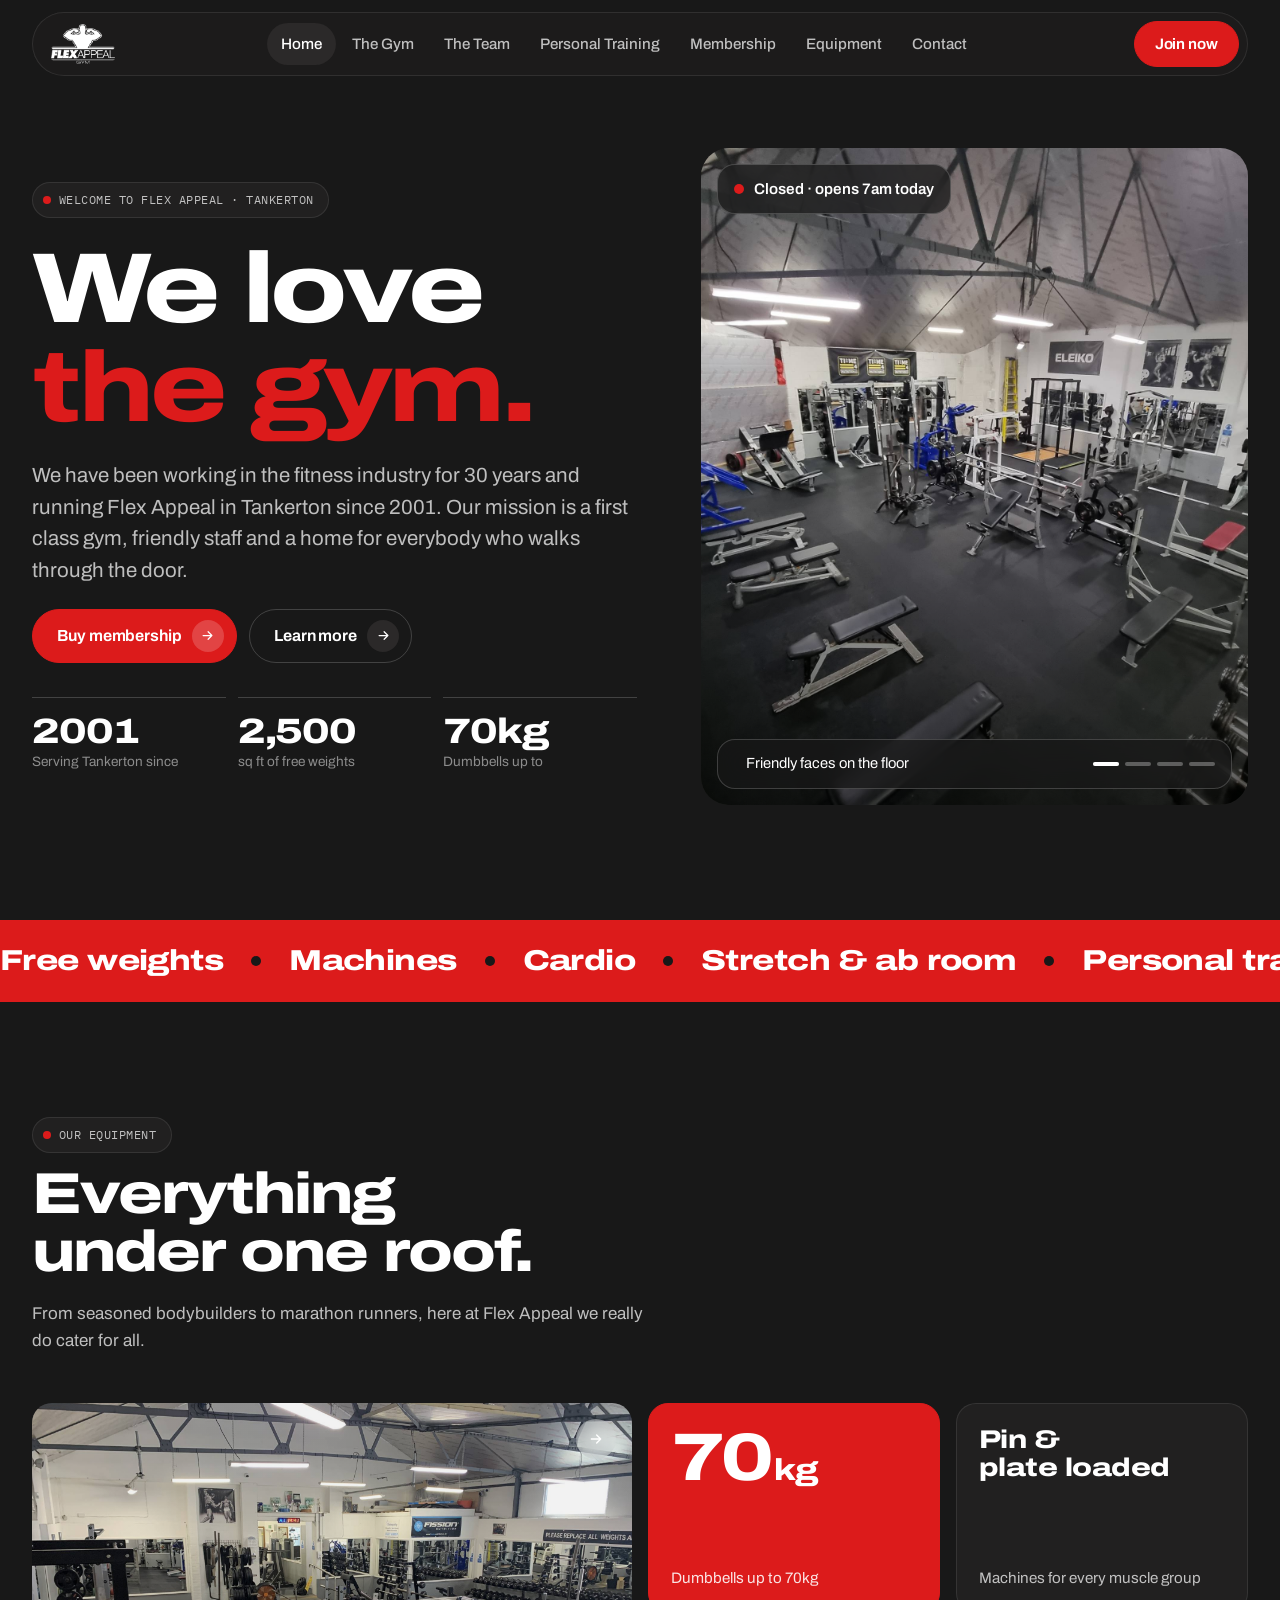
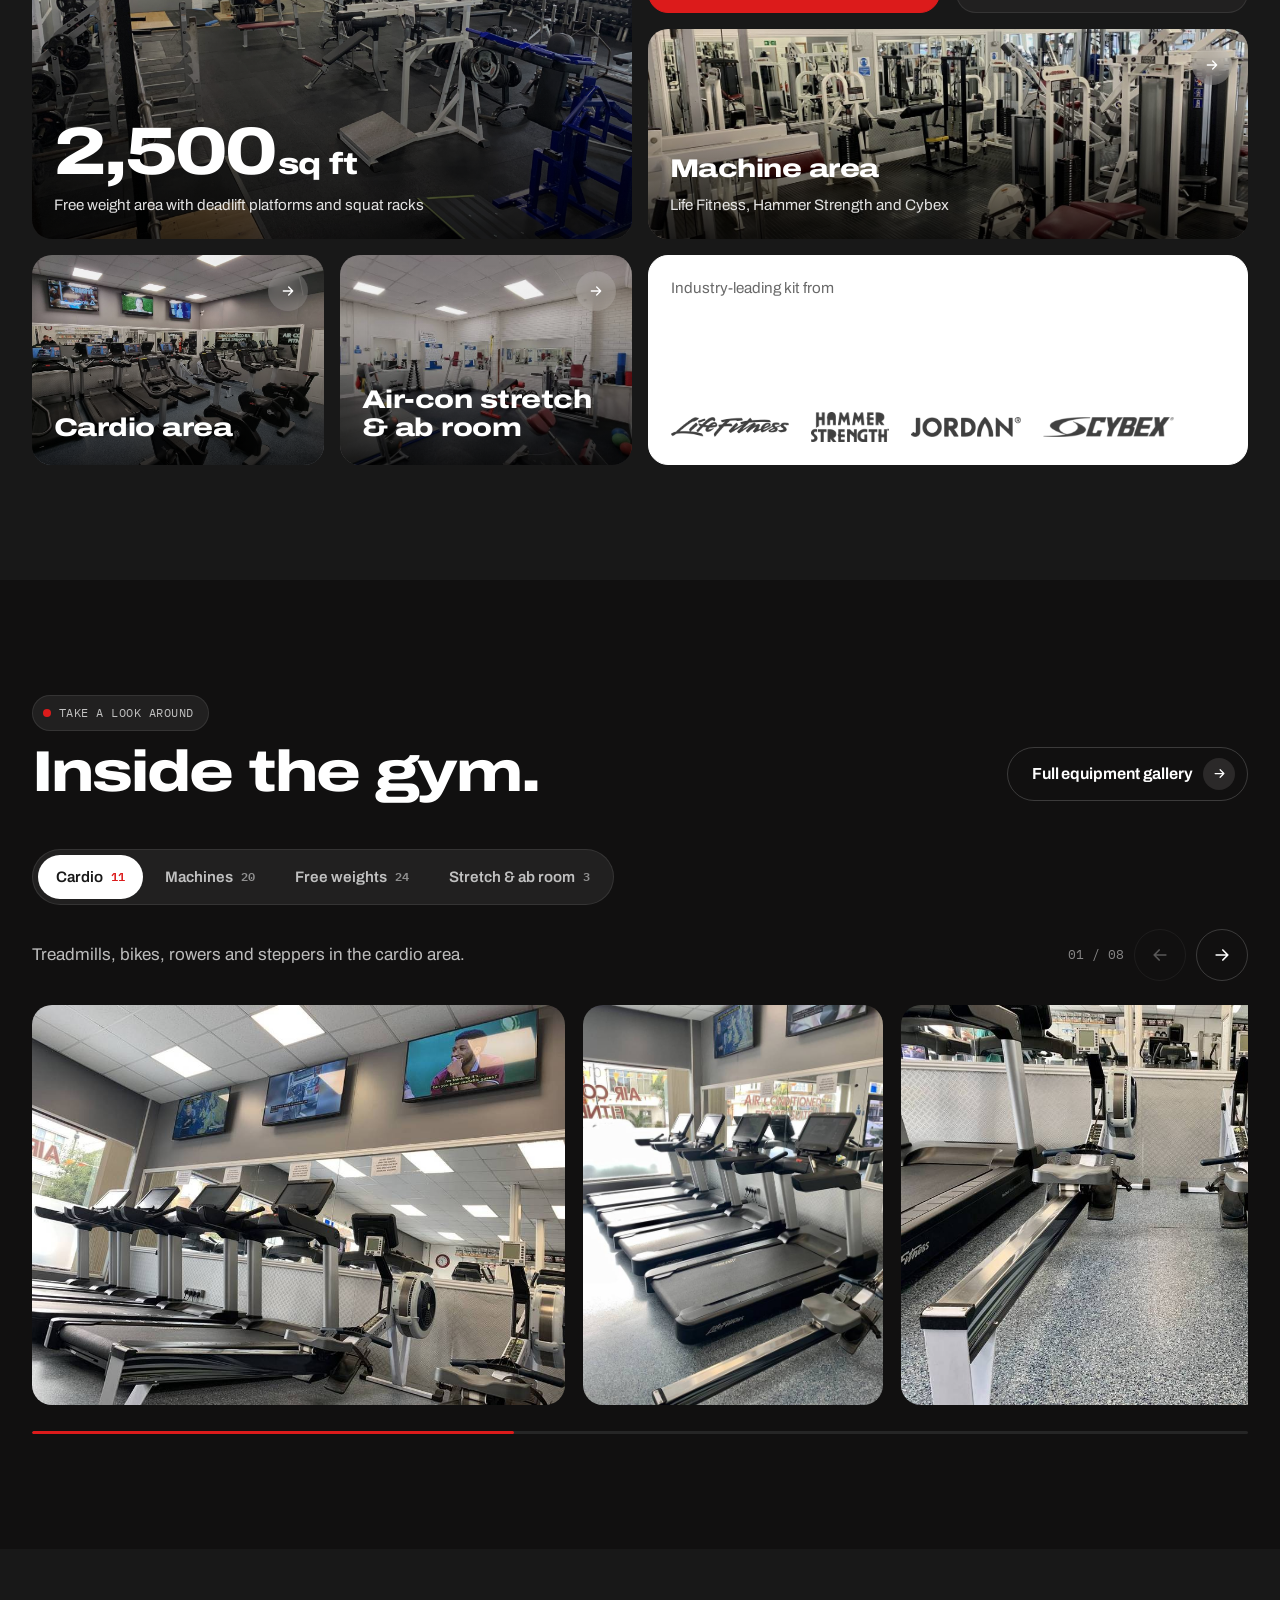
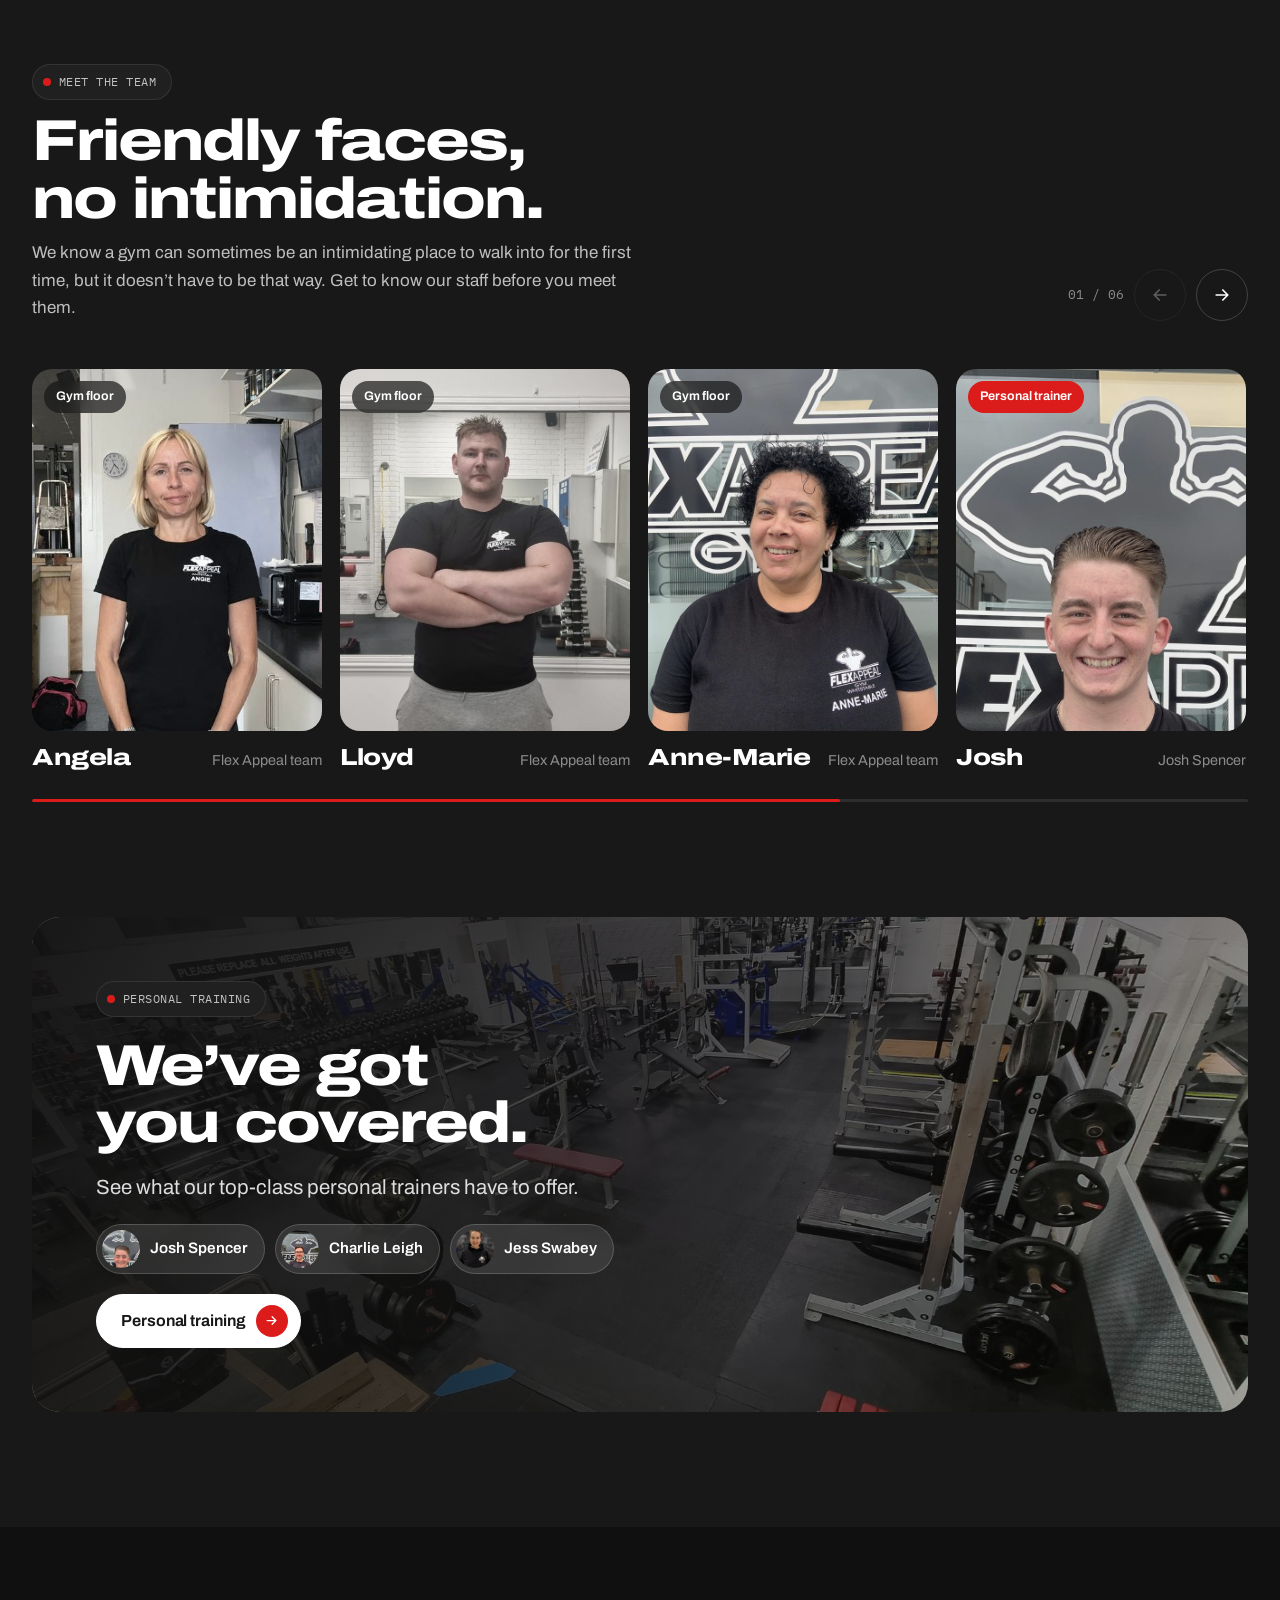
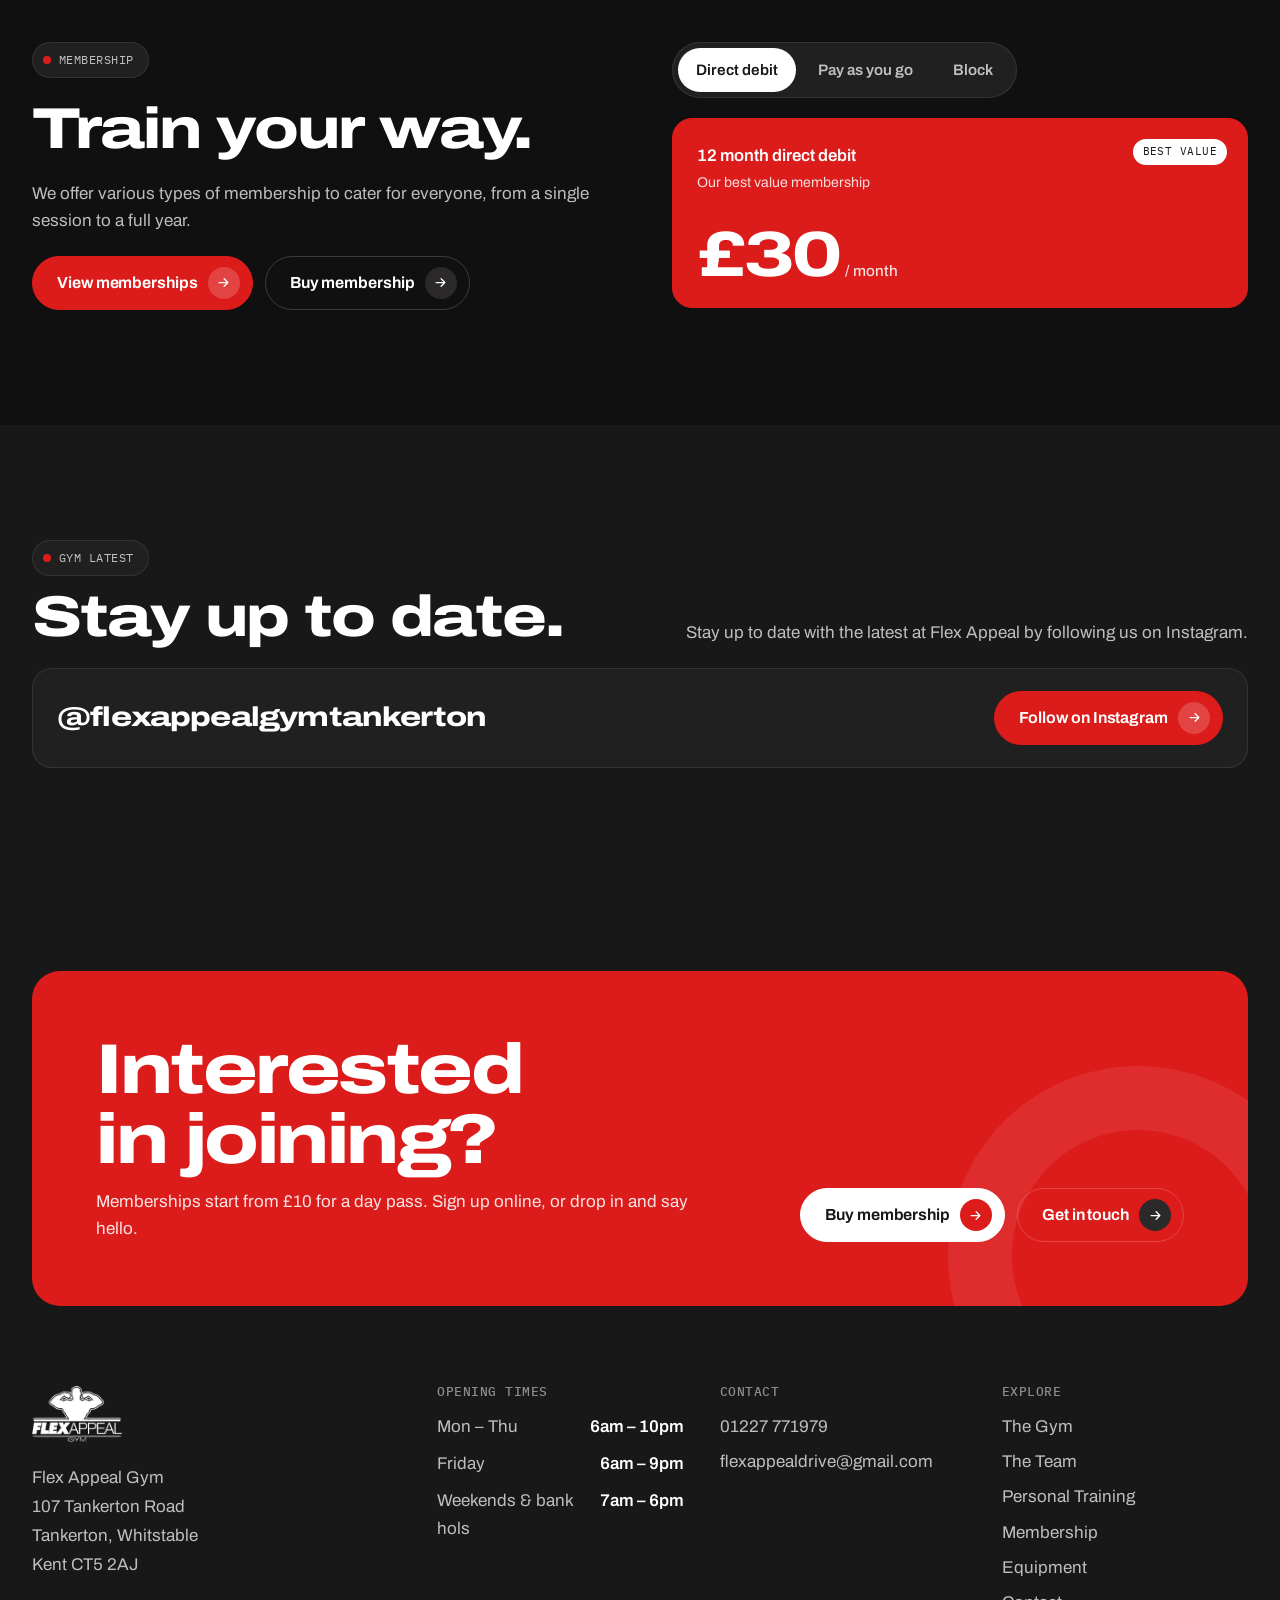
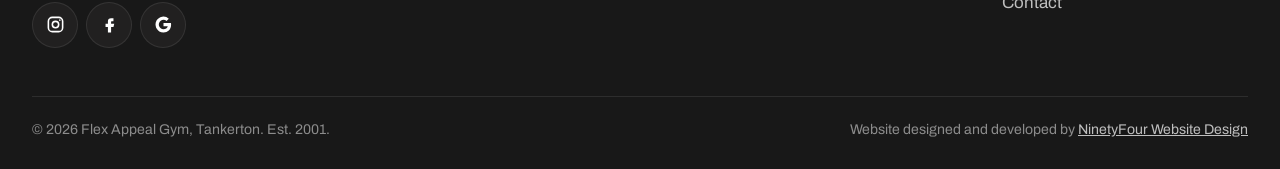
==== index.html @ ce905edf "Add redesigned Flex Appeal website Seven static pages with shared styles and scripts, web-sized phot" ====
<!DOCTYPE html>
<html lang="en-GB">
<head>
<meta charset="utf-8">
<meta name="viewport" content="width=device-width, initial-scale=1, viewport-fit=cover">
<title>Flex Appeal Gym | Tankerton, Whitstable</title>
<meta name="claude:viewport-fit-sides" content="cover">
<meta name="description" content="Independent gym in Tankerton, Whitstable since 2001. Free weights, machines, cardio, personal training and flexible memberships.">
<meta name="theme-color" content="#181818">
<meta property="og:title" content="Flex Appeal Gym | Tankerton, Whitstable">
<meta property="og:description" content="Independent gym in Tankerton, Whitstable since 2001. Free weights, machines, cardio, personal training and flexible memberships.">
<meta property="og:image" content="img/hero.jpg">
<link rel="preconnect" href="https://fonts.googleapis.com">
<link rel="preconnect" href="https://fonts.gstatic.com" crossorigin>
<link rel="stylesheet" href="https://fonts.googleapis.com/css2?family=Archivo:wdth,wght@62..125,400..900&amp;family=IBM+Plex+Mono:wght@400;500&amp;display=swap">
<link rel="stylesheet" href="css/style.css">
</head>
<body>
<a class="skip" href="#main">Skip to content</a>
<header class="site-header">
  <div class="wrap">
    <div class="bar">
      <a class="logo" href="index.html" aria-label="Flex Appeal Gym home"><img src="img/flex-appeal-logo.png" alt="Flex Appeal Gym" width="63" height="40"></a>
      <nav class="nav" aria-label="Main"><ul><li><a href="index.html" aria-current="page">Home</a></li><li><a href="thegym.html">The Gym</a></li><li><a href="theteam.html">The Team</a></li><li><a href="personal-training.html">Personal Training</a></li><li><a href="membership.html">Membership</a></li><li><a href="equipment.html">Equipment</a></li><li><a href="contact.html">Contact</a></li></ul></nav>
      <div class="head-right">
        <a class="btn join-btn" href="https://www.snapdda.co.uk/clients/flexappealgym/flexappealgymsnapddasignup.aspx" target="_blank" rel="noopener">Join now</a>
        <button class="menu-btn" aria-expanded="false" aria-controls="mobile-nav" aria-label="Open menu"><span class="bars"><span></span><span></span></span></button>
      </div>
    </div>
  </div>
  <nav class="mobile-nav" id="mobile-nav" aria-label="Mobile">
    <ul><li><a class="mnav" href="index.html" aria-current="page">Home</a></li><li><a class="mnav" href="thegym.html">The Gym</a></li><li><a class="mnav" href="theteam.html">The Team</a></li><li><a class="mnav" href="personal-training.html">Personal Training</a></li><li><a class="mnav" href="membership.html">Membership</a></li><li><a class="mnav" href="equipment.html">Equipment</a></li><li><a class="mnav" href="contact.html">Contact</a></li></ul>
    <div class="mobile-extra">
      <span class="status" data-status><span class="dot"></span><span class="txt">Mon–Thu 6am–10pm</span></span>
      <a class="btn" href="https://www.snapdda.co.uk/clients/flexappealgym/flexappealgymsnapddasignup.aspx" target="_blank" rel="noopener">Buy membership <span class="arr"><svg viewBox="0 0 24 24" fill="none" stroke="currentColor" stroke-width="2" stroke-linecap="round" stroke-linejoin="round" aria-hidden="true"><path d="M5 12h14M13 6l6 6-6 6"/></svg></span></a>
      <div class="socials"><a href="https://www.instagram.com/flexappealgymtankerton/" target="_blank" rel="noopener" aria-label="Flex Appeal on Instagram"><svg viewBox="0 0 24 24" fill="none" stroke="currentColor" stroke-width="2" stroke-linecap="round" stroke-linejoin="round" aria-hidden="true"><rect x="3" y="3" width="18" height="18" rx="5"/><circle cx="12" cy="12" r="4"/><circle cx="17.5" cy="6.5" r="1" fill="currentColor" stroke="none"/></svg></a><a href="https://www.facebook.com/FlexAppealTankerton/" target="_blank" rel="noopener" aria-label="Flex Appeal on Facebook"><svg viewBox="0 0 24 24" fill="currentColor" aria-hidden="true"><path d="M14 8h3V4h-3a4 4 0 0 0-4 4v3H7v4h3v7h4v-7h3l1-4h-4V8.5a.5.5 0 0 1 .5-.5z"/></svg></a><a href="https://www.google.com/maps/search/?api=1&query=Flex+Appeal+Gym+107+Tankerton+Road+Whitstable+CT5+2AJ" target="_blank" rel="noopener" aria-label="Flex Appeal on Google Maps"><svg viewBox="0 0 24 24" fill="currentColor" aria-hidden="true"><path d="M21.6 12.2c0-.7-.1-1.4-.2-2H12v3.9h5.4a4.6 4.6 0 0 1-2 3v2.5h3.2c1.9-1.7 3-4.3 3-7.4z"/><path d="M12 22c2.7 0 5-.9 6.6-2.4l-3.2-2.5c-.9.6-2 1-3.4 1-2.6 0-4.8-1.8-5.6-4.1H3.1v2.6A10 10 0 0 0 12 22z"/><path d="M6.4 14c-.2-.6-.3-1.3-.3-2s.1-1.4.3-2V7.4H3.1a10 10 0 0 0 0 9.2L6.4 14z"/><path d="M12 6c1.5 0 2.8.5 3.8 1.5l2.9-2.9A10 10 0 0 0 3.1 7.4L6.4 10C7.2 7.8 9.4 6 12 6z"/></svg></a></div>
    </div>
  </nav>
</header>
<main id="main">
<section class="hero">
  <div class="wrap split split--hero">
    <div class="stack" data-reveal>
      <span class="pill">Welcome to Flex Appeal · Tankerton</span>
      <h1>We love <span class="hl">the gym.</span></h1>
      <p class="lede">We have been working in the fitness industry for 30 years and running Flex Appeal in Tankerton since 2001. Our mission is a first class gym, friendly staff and a home for everybody who walks through the door.</p>
      <div class="btns"><a class="btn" href="https://www.snapdda.co.uk/clients/flexappealgym/flexappealgymsnapddasignup.aspx" target="_blank" rel="noopener">Buy membership <span class="arr"><svg viewBox="0 0 24 24" fill="none" stroke="currentColor" stroke-width="2" stroke-linecap="round" stroke-linejoin="round" aria-hidden="true"><path d="M5 12h14M13 6l6 6-6 6"/></svg></span></a><a class="btn btn--ghost" href="thegym.html">Learn more <span class="arr"><svg viewBox="0 0 24 24" fill="none" stroke="currentColor" stroke-width="2" stroke-linecap="round" stroke-linejoin="round" aria-hidden="true"><path d="M5 12h14M13 6l6 6-6 6"/></svg></span></a></div>
      <div class="hero-stats">
        <div><b>2001</b><span>Serving Tankerton since</span></div>
        <div><b><span data-count="2500">2,500</span></b><span>sq ft of free weights</span></div>
        <div><b><span data-count="70">70</span>kg</b><span>Dumbbells up to</span></div>
      </div>
    </div>
    <div class="showcase" data-reveal>
      <img class="on" src="img/hero.jpg" alt="The free weight floor at Flex Appeal" fetchpriority="high">
      <img src="img/machines.jpg" alt="Pin-loaded machines in the machine area" loading="lazy">
      <img src="img/cardio.jpg" alt="Treadmills and bikes in the cardio area" loading="lazy">
      <img src="img/pt-bg.jpg" alt="Deadlift platform with bumper plates" loading="lazy">
      <div class="float-chip float-chip--top"><span class="status" data-status><span class="dot"></span><span class="txt">Mon–Thu 6am–10pm</span></span></div>
      <div class="float-chip float-chip--bottom">
        <div style="display:flex;align-items:center;gap:12px"><div class="faces"><img src="img/team/angela.jpg" alt="" width="36" height="36"><img src="img/team/lloyd.jpg" alt="" width="36" height="36"><img src="img/team/anne-marie.jpg" alt="" width="36" height="36"><img src="img/team/josh.jpg" alt="" width="36" height="36"><img src="img/team/charlie.jpg" alt="" width="36" height="36"></div><span>Friendly faces on the floor</span></div>
        <div class="show-dots"><button aria-label="Show photo 1"></button><button aria-label="Show photo 2"></button><button aria-label="Show photo 3"></button><button aria-label="Show photo 4"></button></div>
      </div>
    </div>
  </div>
</section>
<div class="marquee" aria-hidden="true"><div class="marquee-track"><span>Free weights</span><span>Machines</span><span>Cardio</span><span>Stretch &amp; ab room</span><span>Personal training</span><span>Supplements</span><span>Deadlift platforms</span><span>Squat racks</span><span>Free weights</span><span>Machines</span><span>Cardio</span><span>Stretch &amp; ab room</span><span>Personal training</span><span>Supplements</span><span>Deadlift platforms</span><span>Squat racks</span></div></div>

<section class="band">
  <div class="wrap">
    <div class="section-head" data-reveal>
      <div class="stack-sm"><span class="pill">Our equipment</span><h2>Everything under one roof.</h2></div>
      <p class="muted">From seasoned bodybuilders to marathon runners, here at Flex Appeal we really do cater for all.</p>
    </div>
    <div class="bento" data-reveal>
      <a class="tile tile--photo b-a tile-wide" href="equipment.html#free-weights" style="min-height:340px"><img src="img/gym-floor.jpg" alt="" loading="lazy"><span class="corner"><svg viewBox="0 0 24 24" fill="none" stroke="currentColor" stroke-width="2" stroke-linecap="round" stroke-linejoin="round" aria-hidden="true"><path d="M5 12h14M13 6l6 6-6 6"/></svg></span>
        <span></span><div class="stack-sm"><div class="num"><span data-count="2500">2,500</span><small>sq ft</small></div><span class="cap">Free weight area with deadlift platforms and squat racks</span></div></a>
      <div class="tile tile--red"><div class="num"><span data-count="70">70</span><small>kg</small></div><span class="cap">Dumbbells up to 70kg</span></div>
      <div class="tile"><h3>Pin &amp; plate loaded</h3><span class="cap">Machines for every muscle group</span></div>
      <a class="tile tile--photo b-wide tile-wide" href="equipment.html#machines"><img src="img/membership.jpg" alt="" loading="lazy"><span class="corner"><svg viewBox="0 0 24 24" fill="none" stroke="currentColor" stroke-width="2" stroke-linecap="round" stroke-linejoin="round" aria-hidden="true"><path d="M5 12h14M13 6l6 6-6 6"/></svg></span><span></span><div class="stack-sm"><h3>Machine area</h3><span class="cap">Life Fitness, Hammer Strength and Cybex</span></div></a>
      <a class="tile tile--photo" href="equipment.html#cardio"><img src="img/cardio.jpg" alt="" loading="lazy"><span class="corner"><svg viewBox="0 0 24 24" fill="none" stroke="currentColor" stroke-width="2" stroke-linecap="round" stroke-linejoin="round" aria-hidden="true"><path d="M5 12h14M13 6l6 6-6 6"/></svg></span><span></span><h3>Cardio area</h3></a>
      <a class="tile tile--photo" href="equipment.html#stretch"><img src="img/gallery/stretch-01-md.jpg" alt="" loading="lazy"><span class="corner"><svg viewBox="0 0 24 24" fill="none" stroke="currentColor" stroke-width="2" stroke-linecap="round" stroke-linejoin="round" aria-hidden="true"><path d="M5 12h14M13 6l6 6-6 6"/></svg></span><span></span><h3>Air-con stretch &amp; ab room</h3></a>
      <div class="tile tile--white b-wide tile-wide"><span class="cap">Industry-leading kit from</span><div class="brand-row"><img src="img/brands/life-fitness.png" alt="Life Fitness" loading="lazy"><img src="img/brands/hammer-strength.png" alt="Hammer Strength" loading="lazy" style="height:30px"><img src="img/brands/jordan.png" alt="Jordan Fitness" loading="lazy"><img src="img/brands/cybex.png" alt="Cybex" loading="lazy"></div></div>
    </div>
  </div>
</section>

<section class="band band--deep">
  <div class="wrap">
    <div class="section-head" data-reveal>
      <div class="stack-sm"><span class="pill">Take a look around</span><h2>Inside the gym.</h2></div>
      <a class="btn btn--ghost" href="equipment.html">Full equipment gallery <span class="arr"><svg viewBox="0 0 24 24" fill="none" stroke="currentColor" stroke-width="2" stroke-linecap="round" stroke-linejoin="round" aria-hidden="true"><path d="M5 12h14M13 6l6 6-6 6"/></svg></span></a>
    </div>
    <div data-reveal><div class="tabs" role="tablist" aria-label="Equipment areas"><button class="tab" role="tab" id="home-tab-cardio" aria-controls="home-cardio" aria-selected="true" data-key="cardio">Cardio <small>11</small></button><button class="tab" role="tab" id="home-tab-machines" aria-controls="home-machines" aria-selected="false" data-key="machines">Machines <small>20</small></button><button class="tab" role="tab" id="home-tab-free-weights" aria-controls="home-free-weights" aria-selected="false" data-key="free-weights">Free weights <small>24</small></button><button class="tab" role="tab" id="home-tab-stretch" aria-controls="home-stretch" aria-selected="false" data-key="stretch">Stretch &amp; ab room <small>3</small></button></div>
    <div style="margin-top:24px"><div class="tab-panel" role="tabpanel" id="home-cardio" aria-labelledby="home-tab-cardio">
      <div class="slider">
        <div class="equip-bar"><p class="equip-desc" style="margin:0">Treadmills, bikes, rowers and steppers in the cardio area.</p><div class="slider-ctrls">
        <span class="slider-count" aria-hidden="true"></span>
        <button class="slider-btn" data-prev aria-label="Previous photo"><svg viewBox="0 0 24 24" fill="none" stroke="currentColor" stroke-width="2" stroke-linecap="round" stroke-linejoin="round" aria-hidden="true"><path d="M19 12H5M11 6l-6 6 6 6"/></svg></button>
        <button class="slider-btn" data-next aria-label="Next photo"><svg viewBox="0 0 24 24" fill="none" stroke="currentColor" stroke-width="2" stroke-linecap="round" stroke-linejoin="round" aria-hidden="true"><path d="M5 12h14M13 6l6 6-6 6"/></svg></button>
      </div></div>
        <div class="slider-track" tabindex="0" aria-label="Cardio photos"><a class="shot shot--sm" href="img/gallery/cardio-01.jpg" style="aspect-ratio:900/675"><img src="img/gallery/cardio-01-md.jpg" alt="Cardio at Flex Appeal, photo 1" width="900" height="675" loading="lazy" draggable="false"></a><a class="shot shot--sm" href="img/gallery/cardio-02.jpg" style="aspect-ratio:675/900"><img src="img/gallery/cardio-02-md.jpg" alt="Cardio at Flex Appeal, photo 2" width="675" height="900" loading="lazy" draggable="false"></a><a class="shot shot--sm" href="img/gallery/cardio-03.jpg" style="aspect-ratio:900/675"><img src="img/gallery/cardio-03-md.jpg" alt="Cardio at Flex Appeal, photo 3" width="900" height="675" loading="lazy" draggable="false"></a><a class="shot shot--sm" href="img/gallery/cardio-04.jpg" style="aspect-ratio:675/900"><img src="img/gallery/cardio-04-md.jpg" alt="Cardio at Flex Appeal, photo 4" width="675" height="900" loading="lazy" draggable="false"></a><a class="shot shot--sm" href="img/gallery/cardio-05.jpg" style="aspect-ratio:845/900"><img src="img/gallery/cardio-05-md.jpg" alt="Cardio at Flex Appeal, photo 5" width="845" height="900" loading="lazy" draggable="false"></a><a class="shot shot--sm" href="img/gallery/cardio-06.jpg" style="aspect-ratio:675/900"><img src="img/gallery/cardio-06-md.jpg" alt="Cardio at Flex Appeal, photo 6" width="675" height="900" loading="lazy" draggable="false"></a><a class="shot shot--sm" href="img/gallery/cardio-07.jpg" style="aspect-ratio:675/900"><img src="img/gallery/cardio-07-md.jpg" alt="Cardio at Flex Appeal, photo 7" width="675" height="900" loading="lazy" draggable="false"></a><a class="shot shot--sm" href="img/gallery/cardio-08.jpg" style="aspect-ratio:675/900"><img src="img/gallery/cardio-08-md.jpg" alt="Cardio at Flex Appeal, photo 8" width="675" height="900" loading="lazy" draggable="false"></a></div>
        <div class="slider-progress"><span></span></div>
      </div>
    </div><div class="tab-panel" role="tabpanel" id="home-machines" aria-labelledby="home-tab-machines" hidden>
      <div class="slider">
        <div class="equip-bar"><p class="equip-desc" style="margin:0">Pin and plate loaded machines from Life Fitness, Hammer Strength and Cybex.</p><div class="slider-ctrls">
        <span class="slider-count" aria-hidden="true"></span>
        <button class="slider-btn" data-prev aria-label="Previous photo"><svg viewBox="0 0 24 24" fill="none" stroke="currentColor" stroke-width="2" stroke-linecap="round" stroke-linejoin="round" aria-hidden="true"><path d="M19 12H5M11 6l-6 6 6 6"/></svg></button>
        <button class="slider-btn" data-next aria-label="Next photo"><svg viewBox="0 0 24 24" fill="none" stroke="currentColor" stroke-width="2" stroke-linecap="round" stroke-linejoin="round" aria-hidden="true"><path d="M5 12h14M13 6l6 6-6 6"/></svg></button>
      </div></div>
        <div class="slider-track" tabindex="0" aria-label="Machines photos"><a class="shot shot--sm" href="img/gallery/machines-01.jpg" style="aspect-ratio:675/900"><img src="img/gallery/machines-01-md.jpg" alt="Machines at Flex Appeal, photo 1" width="675" height="900" loading="lazy" draggable="false"></a><a class="shot shot--sm" href="img/gallery/machines-02.jpg" style="aspect-ratio:675/900"><img src="img/gallery/machines-02-md.jpg" alt="Machines at Flex Appeal, photo 2" width="675" height="900" loading="lazy" draggable="false"></a><a class="shot shot--sm" href="img/gallery/machines-03.jpg" style="aspect-ratio:675/900"><img src="img/gallery/machines-03-md.jpg" alt="Machines at Flex Appeal, photo 3" width="675" height="900" loading="lazy" draggable="false"></a><a class="shot shot--sm" href="img/gallery/machines-04.jpg" style="aspect-ratio:675/900"><img src="img/gallery/machines-04-md.jpg" alt="Machines at Flex Appeal, photo 4" width="675" height="900" loading="lazy" draggable="false"></a><a class="shot shot--sm" href="img/gallery/machines-05.jpg" style="aspect-ratio:675/900"><img src="img/gallery/machines-05-md.jpg" alt="Machines at Flex Appeal, photo 5" width="675" height="900" loading="lazy" draggable="false"></a><a class="shot shot--sm" href="img/gallery/machines-06.jpg" style="aspect-ratio:675/900"><img src="img/gallery/machines-06-md.jpg" alt="Machines at Flex Appeal, photo 6" width="675" height="900" loading="lazy" draggable="false"></a><a class="shot shot--sm" href="img/gallery/machines-07.jpg" style="aspect-ratio:675/900"><img src="img/gallery/machines-07-md.jpg" alt="Machines at Flex Appeal, photo 7" width="675" height="900" loading="lazy" draggable="false"></a><a class="shot shot--sm" href="img/gallery/machines-08.jpg" style="aspect-ratio:675/900"><img src="img/gallery/machines-08-md.jpg" alt="Machines at Flex Appeal, photo 8" width="675" height="900" loading="lazy" draggable="false"></a></div>
        <div class="slider-progress"><span></span></div>
      </div>
    </div><div class="tab-panel" role="tabpanel" id="home-free-weights" aria-labelledby="home-tab-free-weights" hidden>
      <div class="slider">
        <div class="equip-bar"><p class="equip-desc" style="margin:0">A 2,500 sq ft free weight area with deadlift platforms, squat racks and dumbbells up to 70kg.</p><div class="slider-ctrls">
        <span class="slider-count" aria-hidden="true"></span>
        <button class="slider-btn" data-prev aria-label="Previous photo"><svg viewBox="0 0 24 24" fill="none" stroke="currentColor" stroke-width="2" stroke-linecap="round" stroke-linejoin="round" aria-hidden="true"><path d="M19 12H5M11 6l-6 6 6 6"/></svg></button>
        <button class="slider-btn" data-next aria-label="Next photo"><svg viewBox="0 0 24 24" fill="none" stroke="currentColor" stroke-width="2" stroke-linecap="round" stroke-linejoin="round" aria-hidden="true"><path d="M5 12h14M13 6l6 6-6 6"/></svg></button>
      </div></div>
        <div class="slider-track" tabindex="0" aria-label="Free weights photos"><a class="shot shot--sm" href="img/gallery/free-weights-01.jpg" style="aspect-ratio:675/900"><img src="img/gallery/free-weights-01-md.jpg" alt="Free weights at Flex Appeal, photo 1" width="675" height="900" loading="lazy" draggable="false"></a><a class="shot shot--sm" href="img/gallery/free-weights-02.jpg" style="aspect-ratio:675/900"><img src="img/gallery/free-weights-02-md.jpg" alt="Free weights at Flex Appeal, photo 2" width="675" height="900" loading="lazy" draggable="false"></a><a class="shot shot--sm" href="img/gallery/free-weights-03.jpg" style="aspect-ratio:900/675"><img src="img/gallery/free-weights-03-md.jpg" alt="Free weights at Flex Appeal, photo 3" width="900" height="675" loading="lazy" draggable="false"></a><a class="shot shot--sm" href="img/gallery/free-weights-04.jpg" style="aspect-ratio:900/675"><img src="img/gallery/free-weights-04-md.jpg" alt="Free weights at Flex Appeal, photo 4" width="900" height="675" loading="lazy" draggable="false"></a><a class="shot shot--sm" href="img/gallery/free-weights-05.jpg" style="aspect-ratio:675/900"><img src="img/gallery/free-weights-05-md.jpg" alt="Free weights at Flex Appeal, photo 5" width="675" height="900" loading="lazy" draggable="false"></a><a class="shot shot--sm" href="img/gallery/free-weights-06.jpg" style="aspect-ratio:675/900"><img src="img/gallery/free-weights-06-md.jpg" alt="Free weights at Flex Appeal, photo 6" width="675" height="900" loading="lazy" draggable="false"></a><a class="shot shot--sm" href="img/gallery/free-weights-07.jpg" style="aspect-ratio:675/900"><img src="img/gallery/free-weights-07-md.jpg" alt="Free weights at Flex Appeal, photo 7" width="675" height="900" loading="lazy" draggable="false"></a><a class="shot shot--sm" href="img/gallery/free-weights-08.jpg" style="aspect-ratio:675/900"><img src="img/gallery/free-weights-08-md.jpg" alt="Free weights at Flex Appeal, photo 8" width="675" height="900" loading="lazy" draggable="false"></a></div>
        <div class="slider-progress"><span></span></div>
      </div>
    </div><div class="tab-panel" role="tabpanel" id="home-stretch" aria-labelledby="home-tab-stretch" hidden>
      <div class="slider">
        <div class="equip-bar"><p class="equip-desc" style="margin:0">An air-conditioned room for stretching, core and mobility work.</p><div class="slider-ctrls">
        <span class="slider-count" aria-hidden="true"></span>
        <button class="slider-btn" data-prev aria-label="Previous photo"><svg viewBox="0 0 24 24" fill="none" stroke="currentColor" stroke-width="2" stroke-linecap="round" stroke-linejoin="round" aria-hidden="true"><path d="M19 12H5M11 6l-6 6 6 6"/></svg></button>
        <button class="slider-btn" data-next aria-label="Next photo"><svg viewBox="0 0 24 24" fill="none" stroke="currentColor" stroke-width="2" stroke-linecap="round" stroke-linejoin="round" aria-hidden="true"><path d="M5 12h14M13 6l6 6-6 6"/></svg></button>
      </div></div>
        <div class="slider-track" tabindex="0" aria-label="Stretch and ab room photos"><a class="shot shot--sm" href="img/gallery/stretch-01.jpg" style="aspect-ratio:675/900"><img src="img/gallery/stretch-01-md.jpg" alt="Stretch and ab room at Flex Appeal, photo 1" width="675" height="900" loading="lazy" draggable="false"></a><a class="shot shot--sm" href="img/gallery/stretch-02.jpg" style="aspect-ratio:675/900"><img src="img/gallery/stretch-02-md.jpg" alt="Stretch and ab room at Flex Appeal, photo 2" width="675" height="900" loading="lazy" draggable="false"></a><a class="shot shot--sm" href="img/gallery/stretch-03.jpg" style="aspect-ratio:675/900"><img src="img/gallery/stretch-03-md.jpg" alt="Stretch and ab room at Flex Appeal, photo 3" width="675" height="900" loading="lazy" draggable="false"></a></div>
        <div class="slider-progress"><span></span></div>
      </div>
    </div></div></div>
  </div>
</section>

<section class="band">
  <div class="wrap">
    <div class="slider" data-reveal>
    <div class="section-head">
      <div class="stack-sm"><span class="pill">Meet the team</span><h2>Friendly faces, no intimidation.</h2><p class="muted">We know a gym can sometimes be an intimidating place to walk into for the first time, but it doesn’t have to be that way. Get to know our staff before you meet them.</p></div>
      <div class="slider-ctrls">
        <span class="slider-count" aria-hidden="true"></span>
        <button class="slider-btn" data-prev aria-label="Previous team member"><svg viewBox="0 0 24 24" fill="none" stroke="currentColor" stroke-width="2" stroke-linecap="round" stroke-linejoin="round" aria-hidden="true"><path d="M19 12H5M11 6l-6 6 6 6"/></svg></button>
        <button class="slider-btn" data-next aria-label="Next team member"><svg viewBox="0 0 24 24" fill="none" stroke="currentColor" stroke-width="2" stroke-linecap="round" stroke-linejoin="round" aria-hidden="true"><path d="M5 12h14M13 6l6 6-6 6"/></svg></button>
      </div>
    </div>
    <div class="slider-track" tabindex="0" aria-label="Team members"><div class="member"><div class="ph"><img src="img/team/angela.jpg" alt="Angela" width="640" height="800" loading="lazy" draggable="false"><span class="badge badge--quiet">Gym floor</span></div><div class="meta"><h3>Angela</h3><span>Flex Appeal team</span></div></div><div class="member"><div class="ph"><img src="img/team/lloyd.jpg" alt="Lloyd" width="640" height="800" loading="lazy" draggable="false"><span class="badge badge--quiet">Gym floor</span></div><div class="meta"><h3>Lloyd</h3><span>Flex Appeal team</span></div></div><div class="member"><div class="ph"><img src="img/team/anne-marie.jpg" alt="Anne-Marie" width="640" height="800" loading="lazy" draggable="false"><span class="badge badge--quiet">Gym floor</span></div><div class="meta"><h3>Anne-Marie</h3><span>Flex Appeal team</span></div></div><a class="member" href="personal-training.html#josh"><div class="ph"><img src="img/team/josh.jpg" alt="Josh Spencer" width="640" height="800" loading="lazy" draggable="false"><span class="badge">Personal trainer</span><span class="go"><svg viewBox="0 0 24 24" fill="none" stroke="currentColor" stroke-width="2" stroke-linecap="round" stroke-linejoin="round" aria-hidden="true"><path d="M5 12h14M13 6l6 6-6 6"/></svg></span></div><div class="meta"><h3>Josh</h3><span>Josh Spencer</span></div></a><a class="member" href="personal-training.html#charlie"><div class="ph"><img src="img/team/charlie.jpg" alt="Charlie Leigh" width="640" height="800" loading="lazy" draggable="false"><span class="badge">Personal trainer</span><span class="go"><svg viewBox="0 0 24 24" fill="none" stroke="currentColor" stroke-width="2" stroke-linecap="round" stroke-linejoin="round" aria-hidden="true"><path d="M5 12h14M13 6l6 6-6 6"/></svg></span></div><div class="meta"><h3>Charlie</h3><span>Charlie Leigh</span></div></a><a class="member" href="personal-training.html#jess"><div class="ph"><img src="img/team/jess.jpg" alt="Jess Swabey" width="640" height="800" loading="lazy" draggable="false"><span class="badge">Personal trainer</span><span class="go"><svg viewBox="0 0 24 24" fill="none" stroke="currentColor" stroke-width="2" stroke-linecap="round" stroke-linejoin="round" aria-hidden="true"><path d="M5 12h14M13 6l6 6-6 6"/></svg></span></div><div class="meta"><h3>Jess</h3><span>Jess Swabey</span></div></a></div>
    <div class="slider-progress"><span></span></div>
  </div>
  </div>
</section>

<section class="band" style="padding-top:0">
  <div class="wrap">
    <div class="feature" data-reveal>
      <img src="img/pt-bg.jpg" alt="" loading="lazy">
      <span class="pill">Personal training</span>
      <h2 style="max-width:12ch">We’ve got you covered.</h2>
      <p class="lede" style="color:rgba(255,255,255,.85)">See what our top-class personal trainers have to offer.</p>
      <div class="trainers"><a class="trainer-chip" href="personal-training.html#josh"><img src="img/team/josh.jpg" alt="" loading="lazy">Josh Spencer</a><a class="trainer-chip" href="personal-training.html#charlie"><img src="img/team/charlie.jpg" alt="" loading="lazy">Charlie Leigh</a><a class="trainer-chip" href="personal-training.html#jess"><img src="img/team/jess.jpg" alt="" loading="lazy">Jess Swabey</a></div>
      <div class="btns"><a class="btn btn--light" href="personal-training.html">Personal training <span class="arr"><svg viewBox="0 0 24 24" fill="none" stroke="currentColor" stroke-width="2" stroke-linecap="round" stroke-linejoin="round" aria-hidden="true"><path d="M5 12h14M13 6l6 6-6 6"/></svg></span></a></div>
    </div>
  </div>
</section>

<section class="band band--deep">
  <div class="wrap split" style="align-items:start">
    <div class="stack" data-reveal>
      <span class="pill">Membership</span>
      <h2>Train your way.</h2>
      <p class="muted">We offer various types of membership to cater for everyone, from a single session to a full year.</p>
      <div class="btns"><a class="btn" href="membership.html">View memberships <span class="arr"><svg viewBox="0 0 24 24" fill="none" stroke="currentColor" stroke-width="2" stroke-linecap="round" stroke-linejoin="round" aria-hidden="true"><path d="M5 12h14M13 6l6 6-6 6"/></svg></span></a><a class="btn btn--ghost" href="https://www.snapdda.co.uk/clients/flexappealgym/flexappealgymsnapddasignup.aspx" target="_blank" rel="noopener">Buy membership <span class="arr"><svg viewBox="0 0 24 24" fill="none" stroke="currentColor" stroke-width="2" stroke-linecap="round" stroke-linejoin="round" aria-hidden="true"><path d="M5 12h14M13 6l6 6-6 6"/></svg></span></a></div>
    </div>
    <div data-reveal><div class="tabs" role="tablist" aria-label="Membership types"><button class="tab" role="tab" id="home-plans-tab-dd" aria-controls="home-plans-dd" aria-selected="true" data-key="dd">Direct debit</button><button class="tab" role="tab" id="home-plans-tab-payg" aria-controls="home-plans-payg" aria-selected="false" data-key="payg">Pay as you go</button><button class="tab" role="tab" id="home-plans-tab-block" aria-controls="home-plans-block" aria-selected="false" data-key="block">Block</button></div>
    <div style="margin-top:20px"><div class="tab-panel" role="tabpanel" id="home-plans-dd" aria-labelledby="home-plans-tab-dd"><div class="plans"><div class="price price--hot"><span class=flag>Best value</span><div class="lbl">12 month direct debit<small>Our best value membership</small></div><div class="amt">£30<small>/ month</small></div></div></div></div><div class="tab-panel" role="tabpanel" id="home-plans-payg" aria-labelledby="home-plans-tab-payg" hidden><div class="plans"><div class="price"><div class="lbl">Monthly<small>No contract</small></div><div class="amt">£40</div></div><div class="price"><div class="lbl">Weekly<small>No contract</small></div><div class="amt">£15</div></div><div class="price"><div class="lbl">Day pass<small>Drop in any time</small></div><div class="amt">£10</div></div></div></div><div class="tab-panel" role="tabpanel" id="home-plans-block" aria-labelledby="home-plans-tab-block" hidden><div class="plans"><div class="price"><div class="lbl">3 months<small>Paid up front</small></div><div class="amt">£100</div></div><div class="price"><div class="lbl">6 months<small>Paid up front</small></div><div class="amt">£170</div></div><div class="price"><div class="lbl">12 months<small>Paid up front</small></div><div class="amt">£300</div></div></div></div></div></div>
  </div>
</section>

<section class="band">
  <div class="wrap stack">
    <div class="section-head" style="margin-bottom:0" data-reveal>
      <div class="stack-sm"><span class="pill">Gym latest</span><h2>Stay up to date.</h2></div>
      <p class="muted">Stay up to date with the latest at Flex Appeal by following us on Instagram.</p>
    </div>
    <script src="https://apps.elfsight.com/p/platform.js" defer></script>
    <div class="widget elfsight-app-85285455-e6ee-4cca-9cd9-12d6a8e12c02"></div>
    <div class="follow" data-reveal><span class="handle">@flexappealgymtankerton</span><a class="btn" href="https://www.instagram.com/flexappealgymtankerton/" target="_blank" rel="noopener">Follow on Instagram <span class="arr"><svg viewBox="0 0 24 24" fill="none" stroke="currentColor" stroke-width="2" stroke-linecap="round" stroke-linejoin="round" aria-hidden="true"><path d="M5 12h14M13 6l6 6-6 6"/></svg></span></a></div>
  </div>
</section>
</main>
<footer class="site-footer">
  <div class="wrap">
    <div class="cta-block" data-reveal>
      <div class="stack-sm">
        <h2>Interested in joining?</h2>
        <p>Memberships start from £10 for a day pass. Sign up online, or drop in and say hello.</p>
      </div>
      <div class="btns"><a class="btn btn--light" href="https://www.snapdda.co.uk/clients/flexappealgym/flexappealgymsnapddasignup.aspx" target="_blank" rel="noopener">Buy membership <span class="arr"><svg viewBox="0 0 24 24" fill="none" stroke="currentColor" stroke-width="2" stroke-linecap="round" stroke-linejoin="round" aria-hidden="true"><path d="M5 12h14M13 6l6 6-6 6"/></svg></span></a><a class="btn btn--ghost" href="contact.html">Get in touch <span class="arr"><svg viewBox="0 0 24 24" fill="none" stroke="currentColor" stroke-width="2" stroke-linecap="round" stroke-linejoin="round" aria-hidden="true"><path d="M5 12h14M13 6l6 6-6 6"/></svg></span></a></div>
    </div>
    <div class="foot-grid">
      <div class="stack">
        <a class="foot-logo" href="index.html"><img src="img/flex-appeal-logo.png" alt="Flex Appeal Gym" width="88" height="56" loading="lazy"></a>
        <address>Flex Appeal Gym<br>107 Tankerton Road<br>Tankerton, Whitstable<br>Kent CT5 2AJ</address>
        <div class="socials"><a href="https://www.instagram.com/flexappealgymtankerton/" target="_blank" rel="noopener" aria-label="Flex Appeal on Instagram"><svg viewBox="0 0 24 24" fill="none" stroke="currentColor" stroke-width="2" stroke-linecap="round" stroke-linejoin="round" aria-hidden="true"><rect x="3" y="3" width="18" height="18" rx="5"/><circle cx="12" cy="12" r="4"/><circle cx="17.5" cy="6.5" r="1" fill="currentColor" stroke="none"/></svg></a><a href="https://www.facebook.com/FlexAppealTankerton/" target="_blank" rel="noopener" aria-label="Flex Appeal on Facebook"><svg viewBox="0 0 24 24" fill="currentColor" aria-hidden="true"><path d="M14 8h3V4h-3a4 4 0 0 0-4 4v3H7v4h3v7h4v-7h3l1-4h-4V8.5a.5.5 0 0 1 .5-.5z"/></svg></a><a href="https://www.google.com/maps/search/?api=1&query=Flex+Appeal+Gym+107+Tankerton+Road+Whitstable+CT5+2AJ" target="_blank" rel="noopener" aria-label="Flex Appeal on Google Maps"><svg viewBox="0 0 24 24" fill="currentColor" aria-hidden="true"><path d="M21.6 12.2c0-.7-.1-1.4-.2-2H12v3.9h5.4a4.6 4.6 0 0 1-2 3v2.5h3.2c1.9-1.7 3-4.3 3-7.4z"/><path d="M12 22c2.7 0 5-.9 6.6-2.4l-3.2-2.5c-.9.6-2 1-3.4 1-2.6 0-4.8-1.8-5.6-4.1H3.1v2.6A10 10 0 0 0 12 22z"/><path d="M6.4 14c-.2-.6-.3-1.3-.3-2s.1-1.4.3-2V7.4H3.1a10 10 0 0 0 0 9.2L6.4 14z"/><path d="M12 6c1.5 0 2.8.5 3.8 1.5l2.9-2.9A10 10 0 0 0 3.1 7.4L6.4 10C7.2 7.8 9.4 6 12 6z"/></svg></a></div>
      </div>
      <div>
        <h2>Opening times</h2>
        <dl class="foot-hours">
          <div><dt>Mon – Thu</dt><dd>6am – 10pm</dd></div>
          <div><dt>Friday</dt><dd>6am – 9pm</dd></div>
          <div><dt>Weekends &amp; bank hols</dt><dd>7am – 6pm</dd></div>
        </dl>
      </div>
      <div>
        <h2>Contact</h2>
        <ul class="foot-list">
          <li><a href="tel:+441227771979">01227 771979</a></li>
          <li><a href="mailto:flexappealdrive@gmail.com">flexappealdrive@gmail.com</a></li>
        </ul>
      </div>
      <div>
        <h2>Explore</h2>
        <ul class="foot-list"><li><a href="thegym.html">The Gym</a></li><li><a href="theteam.html">The Team</a></li><li><a href="personal-training.html">Personal Training</a></li><li><a href="membership.html">Membership</a></li><li><a href="equipment.html">Equipment</a></li><li><a href="contact.html">Contact</a></li></ul>
      </div>
    </div>
    <div class="foot-base">
      <span>&copy; <span data-year>2026</span> Flex Appeal Gym, Tankerton. Est. 2001.</span>
      <span>Website designed and developed by <a href="https://ninety-four.co.uk/" target="_blank" rel="noopener">NinetyFour Website Design</a></span>
    </div>
  </div>
</footer>
<script src="https://apps.elfsight.com/p/platform.js" defer></script>
<div class="elfsight-app-003a6d68-ae3d-478d-b757-c57e55e2d3a5"></div>
<script src="js/main.js"></script>
</body>
</html>
---- css/style.css ----
/* Flex Appeal Gym, Tankerton
   Layout: dark, rounded "app-like" surfaces on near-black, with sliders, tabs and
   bento tiles instead of long stacked blocks. Red is used for actions and live state only.
   Mobile first. */
:root {
  --red: #DC1B1B;
  --red-hover: #f02a2a;
  --red-soft: rgba(220, 27, 27, .14);
  --ink: #181818;
  --ink-deep: #111010;
  --surface: #212020;
  --surface-2: #2b2929;
  --white: #ffffff;
  --paper: #f5f3f3;
  --text-2: rgba(255, 255, 255, .72);
  --text-3: rgba(255, 255, 255, .5);
  --line: rgba(255, 255, 255, .09);
  --line-strong: rgba(255, 255, 255, .18);
  --ok: #34c759;

  --display: "Archivo", "Arial Black", "Helvetica Neue", Arial, sans-serif;
  --body: "Archivo", "Helvetica Neue", Arial, sans-serif;
  --mono: "IBM Plex Mono", ui-monospace, "SFMono-Regular", Menlo, monospace;

  --wrap: 1240px;
  --r-lg: 28px;
  --r-md: 20px;
  --r-sm: 12px;
  --band: clamp(64px, 9vw, 120px);
  --ease: cubic-bezier(.2, .8, .2, 1);
  color-scheme: dark;
}

*, *::before, *::after { box-sizing: border-box; }
html { -webkit-text-size-adjust: 100%; scroll-padding-top: 96px; }
body {
  margin: 0; background: var(--ink); color: var(--white);
  font-family: var(--body); font-size: 1.0625rem; line-height: 1.6;
  font-variation-settings: "wdth" 100;
  -webkit-font-smoothing: antialiased;
}
body::before {
  content: ""; position: fixed; inset: 0 0 auto; z-index: 60;
  height: env(safe-area-inset-top, 0px); background: var(--ink);
}
img { max-width: 100%; display: block; }
a { color: inherit; }
button { font: inherit; color: inherit; }
:focus-visible { outline: 2px solid var(--red); outline-offset: 3px; border-radius: 6px; }
.sr-only { position: absolute; width: 1px; height: 1px; overflow: hidden; clip: rect(0 0 0 0); white-space: nowrap; }
.skip { position: absolute; left: 16px; top: -60px; z-index: 100; background: var(--red); color: var(--white); padding: 10px 16px; border-radius: 999px; text-decoration: none; font-weight: 600; }
.skip:focus { top: 12px; }

/* ---------- Type ---------- */
h1, h2, h3 {
  font-family: var(--display); font-weight: 800; margin: 0;
  font-stretch: 125%; font-variation-settings: "wdth" 125;
  letter-spacing: -.035em; line-height: 1; text-wrap: balance;
}
h1 { font-size: clamp(2.6rem, 8.4vw, 6.2rem); }
h2 { font-size: clamp(2rem, 5.2vw, 3.6rem); }
h3 { font-size: clamp(1.3rem, 2.6vw, 1.7rem); letter-spacing: -.02em; line-height: 1.1; }
p { margin: 0; max-width: 62ch; }
.lede { font-size: clamp(1.1rem, 1.8vw, 1.28rem); color: var(--text-2); line-height: 1.55; }
.muted { color: var(--text-2); }
.mono { font-family: var(--mono); font-size: .82rem; letter-spacing: .02em; text-transform: uppercase; }
.pill {
  display: inline-flex; align-items: center; gap: 8px; width: fit-content;
  padding: 7px 14px 7px 10px; border-radius: 999px; background: var(--surface); border: 1px solid var(--line);
  font-family: var(--mono); font-size: .78rem; letter-spacing: .04em; text-transform: uppercase; color: var(--text-2);
}
.pill::before { content: ""; width: 8px; height: 8px; border-radius: 50%; background: var(--red); }
.stack { display: grid; gap: 22px; align-content: start; }
.stack-sm { display: grid; gap: 12px; align-content: start; }
.stack > *, .stack-sm > * { min-width: 0; }

/* ---------- Layout ---------- */
.wrap {
  width: 100%; max-width: calc(var(--wrap) + 64px); margin-inline: auto;
  padding-left: max(16px, env(safe-area-inset-left, 0px)); padding-right: max(16px, env(safe-area-inset-right, 0px));
}
@media (min-width: 900px) { .wrap { padding-left: max(32px, env(safe-area-inset-left, 0px)); padding-right: max(32px, env(safe-area-inset-right, 0px)); } }
.band { padding-block: var(--band); }
.band--tight { padding-block: clamp(40px, 6vw, 72px); }
.band--deep { background: var(--ink-deep); }
.band--paper { background: var(--paper); color: var(--ink); color-scheme: light; }
.band--paper .lede, .band--paper .muted { color: rgba(24,24,24,.7); }
.band--paper .pill { background: var(--white); border-color: rgba(24,24,24,.1); color: rgba(24,24,24,.7); }
.section-head { display: flex; flex-wrap: wrap; align-items: flex-end; justify-content: space-between; gap: 20px 32px; margin-bottom: clamp(28px, 4vw, 48px); }
.section-head > .stack-sm { max-width: 720px; }
.split { display: grid; gap: clamp(32px, 5vw, 72px); align-items: center; }
.split > * { min-width: 0; }
@media (min-width: 960px) { .split { grid-template-columns: 1fr 1fr; } .split--hero { grid-template-columns: 1.05fr .95fr; } }

/* ---------- Buttons ---------- */
.btns { display: flex; flex-wrap: wrap; gap: 12px; }
.btn {
  display: inline-flex; align-items: center; justify-content: center; gap: 10px;
  min-height: 52px; padding: 10px 12px 10px 24px; border-radius: 999px;
  font-weight: 650; font-size: 1rem; text-decoration: none; letter-spacing: -.005em;
  background: var(--red); color: var(--white); border: 1px solid var(--red); cursor: pointer;
  transition: background .25s var(--ease), transform .25s var(--ease), border-color .25s, color .25s;
}
.btn:hover { background: var(--red-hover); border-color: var(--red-hover); transform: translateY(-2px); }
.btn .arr { width: 32px; height: 32px; border-radius: 50%; background: rgba(255,255,255,.18); display: grid; place-items: center; transition: transform .3s var(--ease); }
.btn .arr svg { width: 15px; height: 15px; }
.btn:hover .arr { transform: rotate(-45deg); }
.btn--ghost { background: transparent; border-color: var(--line-strong); }
.btn--ghost .arr { background: var(--surface-2); }
.btn--ghost:hover { background: var(--white); color: var(--ink); border-color: var(--white); }
.btn--ghost:hover .arr { background: var(--paper); }
.btn--light { background: var(--white); color: var(--ink); border-color: var(--white); }
.btn--light .arr { background: var(--red); color: var(--white); }
.btn--light:hover { background: var(--paper); border-color: var(--paper); }
.band--paper .btn--ghost { border-color: rgba(24,24,24,.2); }
.band--paper .btn--ghost .arr { background: var(--ink); color: var(--white); }
.band--paper .btn--ghost:hover { background: var(--ink); color: var(--white); }

/* ---------- Header ---------- */
.site-header { position: sticky; top: env(safe-area-inset-top, 0px); z-index: 50; padding-top: 12px; }
.site-header .bar {
  display: flex; align-items: center; justify-content: space-between; gap: 16px;
  min-height: 64px; padding: 8px 8px 8px 18px; border-radius: 999px;
  background: rgba(30, 29, 29, .78); border: 1px solid var(--line);
  -webkit-backdrop-filter: blur(16px) saturate(140%); backdrop-filter: blur(16px) saturate(140%);
  transition: background .3s, box-shadow .3s;
}
.scrolled .site-header .bar { background: rgba(24, 24, 24, .92); box-shadow: 0 12px 40px rgba(0,0,0,.35); }
.logo img { height: 40px; width: auto; }
.nav { display: none; }
.nav ul { list-style: none; margin: 0; padding: 0; display: flex; gap: 2px; }
.nav a { display: block; padding: 9px 14px; border-radius: 999px; text-decoration: none; font-size: .95rem; font-weight: 500; color: var(--text-2); transition: background .2s, color .2s; }
.nav a:hover { color: var(--white); background: var(--surface-2); }
.nav a[aria-current="page"] { color: var(--white); background: var(--surface-2); }
.head-right { display: flex; align-items: center; gap: 8px; }
.head-right .btn { min-height: 46px; padding: 8px 20px; font-size: .95rem; }
.head-right .btn .arr { display: none; }
.join-btn { display: none !important; }
.menu-btn { position: relative; z-index: 2; width: 46px; height: 46px; border-radius: 50%; border: 0; background: var(--white); color: var(--ink); display: grid; place-items: center; cursor: pointer; }
.menu-btn .bars { width: 18px; height: 12px; position: relative; }
.menu-btn .bars span { position: absolute; left: 0; right: 0; height: 2px; border-radius: 2px; background: currentColor; transition: transform .3s var(--ease), top .3s var(--ease); }
.menu-btn .bars span:nth-child(1) { top: 2px; }
.menu-btn .bars span:nth-child(2) { top: 8px; }
.menu-open .menu-btn .bars span:nth-child(1) { top: 5px; transform: rotate(45deg); }
.menu-open .menu-btn .bars span:nth-child(2) { top: 5px; transform: rotate(-45deg); }
@media (min-width: 560px) { .join-btn { display: inline-flex !important; } }
@media (min-width: 1100px) { .nav { display: block; } .menu-btn { display: none; } }

.mobile-nav {
  position: fixed; inset: 0; z-index: 45; background: var(--ink-deep);
  padding: calc(env(safe-area-inset-top, 0px) + 100px) max(20px, env(safe-area-inset-right, 0px)) calc(env(safe-area-inset-bottom, 0px) + 28px) max(20px, env(safe-area-inset-left, 0px));
  display: flex; flex-direction: column; justify-content: space-between; gap: 32px; overflow-y: auto;
  visibility: hidden; opacity: 0; transition: opacity .3s var(--ease), visibility .3s;
}
.menu-open .mobile-nav { visibility: visible; opacity: 1; }
html.menu-open { overflow: hidden; }
.mobile-nav ul { list-style: none; margin: 0; padding: 0; display: grid; gap: 4px; }
.mobile-nav li { transform: translateY(16px); opacity: 0; transition: transform .45s var(--ease), opacity .45s var(--ease); }
.menu-open .mobile-nav li { transform: none; opacity: 1; }
.menu-open .mobile-nav li:nth-child(2) { transition-delay: .04s; } .menu-open .mobile-nav li:nth-child(3) { transition-delay: .08s; }
.menu-open .mobile-nav li:nth-child(4) { transition-delay: .12s; } .menu-open .mobile-nav li:nth-child(5) { transition-delay: .16s; }
.menu-open .mobile-nav li:nth-child(6) { transition-delay: .2s; } .menu-open .mobile-nav li:nth-child(7) { transition-delay: .24s; }
.mobile-nav a.mnav {
  display: flex; align-items: baseline; gap: 14px; text-decoration: none; padding: 6px 0;
  font-family: var(--display); font-weight: 800; font-variation-settings: "wdth" 125; letter-spacing: -.03em;
  font-size: clamp(2rem, 9vw, 3rem); line-height: 1.05; color: var(--text-2);
}
.mobile-nav a.mnav small { font-family: var(--mono); font-size: .75rem; color: var(--text-3); letter-spacing: 0; font-weight: 400; }
.mobile-nav a[aria-current="page"], .mobile-nav a.mnav:hover { color: var(--white); }
.mobile-nav .mobile-extra { display: grid; gap: 18px; }
@media (min-width: 1100px) { .mobile-nav { display: none; } }

/* Live status */
.status { display: inline-flex; align-items: center; gap: 10px; font-weight: 600; font-size: .95rem; }
.status .dot { position: relative; width: 10px; height: 10px; border-radius: 50%; background: var(--text-3); flex: none; }
.status.is-open .dot { background: var(--ok); }
.status.is-open .dot::after { content: ""; position: absolute; inset: -5px; border-radius: 50%; border: 2px solid var(--ok); animation: ping 1.8s var(--ease) infinite; }
.status.is-closed .dot { background: var(--red); }
@keyframes ping { 0% { transform: scale(.5); opacity: .9; } 100% { transform: scale(1.6); opacity: 0; } }

/* ---------- Hero ---------- */
.hero { padding-block: clamp(36px, 6vw, 72px) var(--band); }
.hero h1 .hl { color: var(--red); }
.hero-stats { display: grid; grid-template-columns: repeat(3, minmax(0, 1fr)); gap: 12px; margin-top: 12px; }
.hero-stats div { border-top: 1px solid var(--line-strong); padding-top: 14px; display: grid; gap: 2px; }
.hero-stats b { font-family: var(--display); font-variation-settings: "wdth" 125; font-weight: 800; font-size: clamp(1.5rem, 3.4vw, 2.2rem); letter-spacing: -.03em; line-height: 1.1; font-variant-numeric: tabular-nums; }
.hero-stats div > span { font-size: .85rem; color: var(--text-3); line-height: 1.35; }

.showcase { position: relative; border-radius: var(--r-lg); overflow: hidden; aspect-ratio: 4 / 5; max-width: 100%; background: var(--surface); isolation: isolate; }
@media (min-width: 960px) { .showcase { aspect-ratio: 5 / 6; } }
.showcase img { position: absolute; inset: 0; width: 100%; height: 100%; object-fit: cover; opacity: 0; transform: scale(1.06); transition: opacity 1.1s var(--ease), transform 6s linear; }
.showcase img.on { opacity: 1; transform: scale(1); }
.showcase::after { content: ""; position: absolute; inset: 0; background: linear-gradient(180deg, rgba(0,0,0,0) 50%, rgba(0,0,0,.65)); z-index: 1; pointer-events: none; }
.float-chip {
  position: absolute; z-index: 2; display: flex; align-items: center; gap: 12px;
  padding: 12px 16px; border-radius: 18px; background: rgba(24,24,24,.72); border: 1px solid var(--line-strong);
  -webkit-backdrop-filter: blur(14px); backdrop-filter: blur(14px); font-size: .92rem;
}
.float-chip--top { top: 16px; left: 16px; }
.float-chip--bottom { left: 16px; right: 16px; bottom: 16px; justify-content: space-between; flex-wrap: wrap; }
.show-dots { display: flex; gap: 6px; }
.show-dots button { width: 26px; height: 4px; border-radius: 4px; border: 0; padding: 0; background: rgba(255,255,255,.3); cursor: pointer; overflow: hidden; position: relative; }
.show-dots button::before { content: ""; position: absolute; inset: -12px -2px; }
.show-dots button.on::after { content: ""; position: absolute; inset: 0; background: var(--white); transform-origin: left; animation: fill 5s linear forwards; }
@keyframes fill { from { transform: scaleX(0); } to { transform: scaleX(1); } }
.faces { display: flex; align-items: center; }
.faces img { width: 36px; height: 36px; border-radius: 50%; object-fit: cover; border: 2px solid var(--ink); margin-left: -10px; }
.faces img:first-child { margin-left: 0; }

/* Page hero (inner pages) */
.page-hero { padding-block: clamp(40px, 7vw, 88px) clamp(32px, 5vw, 56px); }
.page-hero .split { align-items: end; }
.page-hero h1 { font-size: clamp(2.6rem, 7.4vw, 5.4rem); }
.page-hero .cover { border-radius: var(--r-lg); overflow: hidden; aspect-ratio: 16 / 10; max-width: 100%; }
.page-hero .cover img { width: 100%; height: 100%; object-fit: cover; }

/* ---------- Marquee ---------- */
.marquee { background: var(--red); overflow: hidden; padding-block: 18px; }
.marquee-track { display: flex; width: max-content; animation: marquee 32s linear infinite; }
.marquee:hover .marquee-track { animation-play-state: paused; }
.marquee-track span {
  display: inline-flex; align-items: center; gap: 28px; padding-right: 28px; white-space: nowrap;
  font-family: var(--display); font-weight: 800; font-variation-settings: "wdth" 125; letter-spacing: -.02em;
  font-size: clamp(1.25rem, 2.6vw, 1.8rem);
}
.marquee-track span::after { content: ""; width: 10px; height: 10px; border-radius: 50%; background: var(--ink); }
@keyframes marquee { to { transform: translateX(-50%); } }

/* ---------- Bento ---------- */
.bento { display: grid; gap: 12px; grid-template-columns: repeat(2, minmax(0, 1fr)); }
.tile { position: relative; border-radius: var(--r-md); background: var(--surface); border: 1px solid var(--line); padding: 22px; overflow: hidden; display: flex; flex-direction: column; justify-content: space-between; gap: 18px; min-height: 180px; isolation: isolate; text-decoration: none; min-width: 0; }
.tile--photo { border: 0; }
.tile--photo > img { position: absolute; inset: 0; width: 100%; height: 100%; object-fit: cover; z-index: -2; transition: transform .8s var(--ease); }
.tile--photo::after { content: ""; position: absolute; inset: 0; z-index: -1; background: linear-gradient(180deg, rgba(0,0,0,.05) 30%, rgba(0,0,0,.78)); }
a.tile:hover > img { transform: scale(1.05); }
.tile--red { background: var(--red); border-color: var(--red); }
.tile--white { background: var(--white); color: var(--ink); border-color: var(--white); }
.tile .num { font-family: var(--display); font-weight: 800; font-variation-settings: "wdth" 125; letter-spacing: -.04em; font-size: clamp(2.2rem, 6vw, 4.2rem); line-height: .95; font-variant-numeric: tabular-nums; }
.tile .num small { font-size: .45em; letter-spacing: -.02em; margin-left: 2px; }
.tile .cap { font-size: .95rem; line-height: 1.4; color: var(--text-2); }
.tile--red .cap, .tile--photo .cap { color: rgba(255,255,255,.88); }
.tile--white .cap { color: rgba(24,24,24,.65); }
.tile h3 { font-size: clamp(1.1rem, 2.4vw, 1.6rem); }
.tile-wide { grid-column: span 2; }
.tile .brand-row { display: flex; flex-wrap: wrap; gap: 14px 22px; align-items: center; }
.tile .brand-row img { height: 20px; width: auto; filter: brightness(0); opacity: .75; }
.tile .corner { position: absolute; top: 16px; right: 16px; width: 40px; height: 40px; border-radius: 50%; background: rgba(255,255,255,.16); display: grid; place-items: center; -webkit-backdrop-filter: blur(8px); backdrop-filter: blur(8px); transition: transform .35s var(--ease), background .2s; }
.tile .corner svg { width: 16px; height: 16px; }
a.tile:hover .corner { transform: rotate(-45deg); background: var(--white); color: var(--ink); }
@media (min-width: 900px) {
  .bento { grid-template-columns: repeat(4, minmax(0, 1fr)); grid-auto-rows: minmax(210px, auto); gap: 16px; }
  .bento .b-a { grid-column: span 2; grid-row: span 2; }
  .bento .b-wide { grid-column: span 2; }
}

/* ---------- Sliders ---------- */
.slider { position: relative; }
.slider-track {
  display: flex; gap: 14px; overflow-x: auto; scroll-snap-type: x mandatory; scroll-behavior: smooth;
  overscroll-behavior-x: contain; scrollbar-width: none; padding-bottom: 4px;
  margin-left: calc(-1 * max(16px, env(safe-area-inset-left, 0px))); margin-right: calc(-1 * max(16px, env(safe-area-inset-right, 0px)));
  padding-left: max(16px, env(safe-area-inset-left, 0px)); padding-right: max(16px, env(safe-area-inset-right, 0px));
  scroll-padding-inline: max(16px, env(safe-area-inset-left, 0px));
}
@media (min-width: 900px) { .slider-track { gap: 18px; margin-left: 0; margin-right: 0; padding-left: 0; padding-right: 0; scroll-padding-inline: 0; } }
.slider-track::-webkit-scrollbar { display: none; }
.slider-track > * { scroll-snap-align: start; flex: none; }
.slider-track.dragging { scroll-snap-type: none; scroll-behavior: auto; cursor: grabbing; }
.slider-track.dragging * { pointer-events: none; }
.slider-ctrls { display: flex; align-items: center; gap: 10px; }
.slider-btn { width: 52px; height: 52px; border-radius: 50%; border: 1px solid var(--line-strong); background: transparent; color: var(--white); display: grid; place-items: center; cursor: pointer; transition: background .2s, color .2s, opacity .2s, border-color .2s; }
.slider-btn svg { width: 20px; height: 20px; }
.slider-btn:hover:not(:disabled) { background: var(--white); color: var(--ink); border-color: var(--white); }
.slider-btn:disabled { opacity: .3; cursor: default; }
.slider-progress { height: 3px; border-radius: 3px; background: var(--line); margin-top: 22px; overflow: hidden; }
.slider-progress span { display: block; height: 100%; width: 20%; background: var(--red); border-radius: 3px; transition: transform .15s linear; transform-origin: left; }
.slider-count { font-family: var(--mono); font-size: .82rem; color: var(--text-3); min-width: 64px; text-align: right; font-variant-numeric: tabular-nums; }

/* Team card */
.member { width: min(74vw, 290px); text-decoration: none; display: grid; gap: 14px; }
.member .ph { position: relative; border-radius: var(--r-md); overflow: hidden; aspect-ratio: 4 / 5; background: var(--surface); }
.member .ph img { width: 100%; height: 100%; object-fit: cover; transition: transform .7s var(--ease), filter .5s; filter: grayscale(.3); }
.member:hover .ph img { transform: scale(1.05); filter: none; }
.member .badge { position: absolute; left: 12px; top: 12px; padding: 6px 12px; border-radius: 999px; background: var(--red); font-size: .78rem; font-weight: 650; }
.member .badge--quiet { background: rgba(24,24,24,.7); -webkit-backdrop-filter: blur(10px); backdrop-filter: blur(10px); }
.member .go { position: absolute; right: 12px; bottom: 12px; width: 44px; height: 44px; border-radius: 50%; background: var(--white); color: var(--ink); display: grid; place-items: center; transform: scale(.8); opacity: 0; transition: transform .35s var(--ease), opacity .35s; }
.member .go svg { width: 18px; height: 18px; }
.member:hover .go, .member:focus-visible .go { transform: scale(1) rotate(-45deg); opacity: 1; }
@media (hover: none) { .member .go { opacity: 1; transform: scale(.9); } }
.member .meta { display: flex; justify-content: space-between; align-items: baseline; gap: 12px; }
.member h3 { font-size: 1.45rem; }
.member .meta span { font-size: .9rem; color: var(--text-3); }
@media (min-width: 900px) { .member--lg { width: 340px; } }

/* Tabs */
.tabs { display: flex; gap: 4px; padding: 5px; border-radius: 999px; background: var(--surface); border: 1px solid var(--line); width: fit-content; max-width: 100%; overflow-x: auto; scrollbar-width: none; }
.tabs::-webkit-scrollbar { display: none; }
.tab { flex: none; border: 0; background: transparent; padding: 10px 18px; border-radius: 999px; cursor: pointer; font-weight: 600; font-size: .95rem; color: var(--text-2); display: inline-flex; gap: 8px; align-items: center; transition: background .25s var(--ease), color .25s; }
.tab small { font-family: var(--mono); font-size: .72rem; color: var(--text-3); }
.tab:hover { color: var(--white); }
.tab[aria-selected="true"] { background: var(--white); color: var(--ink); }
.tab[aria-selected="true"] small { color: var(--red); }

/* Equipment slides */
.shot { height: clamp(300px, 52vw, 520px); border-radius: var(--r-md); overflow: hidden; background: var(--surface); position: relative; cursor: zoom-in; display: block; }
.shot img { height: 100%; width: 100%; object-fit: cover; transition: transform .7s var(--ease); }
.shot:hover img { transform: scale(1.04); }
.shot--sm { height: clamp(260px, 40vw, 400px); }
.tab-panel[hidden] { display: none !important; }
.tab-panel { animation: fadeUp .5s var(--ease); }
@keyframes fadeUp { from { opacity: 0; transform: translateY(14px); } to { opacity: 1; transform: none; } }
.equip-bar { display: flex; flex-wrap: wrap; align-items: center; justify-content: space-between; gap: 16px; margin-bottom: 24px; }
.equip-desc { color: var(--text-2); margin-bottom: 20px; }

/* Lightbox */
.lightbox { position: fixed; inset: 0; z-index: 200; background: rgba(10,10,10,.95); display: grid; place-items: center; padding: max(64px, env(safe-area-inset-top, 0px)) max(16px, env(safe-area-inset-right, 0px)) max(64px, env(safe-area-inset-bottom, 0px)) max(16px, env(safe-area-inset-left, 0px)); -webkit-backdrop-filter: blur(8px); backdrop-filter: blur(8px); }
.lightbox img { max-height: 100%; max-width: 100%; object-fit: contain; border-radius: var(--r-sm); }
.lightbox button { position: absolute; background: var(--surface-2); color: var(--white); border: 0; width: 52px; height: 52px; border-radius: 50%; cursor: pointer; display: grid; place-items: center; }
.lightbox button:hover { background: var(--red); }
.lightbox button svg { width: 22px; height: 22px; }
.lb-close { top: calc(env(safe-area-inset-top, 0px) + 10px); right: max(12px, env(safe-area-inset-right, 0px)); }
.lb-prev { left: max(12px, env(safe-area-inset-left, 0px)); top: 50%; transform: translateY(-50%); }
.lb-next { right: max(12px, env(safe-area-inset-right, 0px)); top: 50%; transform: translateY(-50%); }
.lb-count { position: absolute; bottom: calc(env(safe-area-inset-bottom, 0px) + 20px); left: 0; right: 0; text-align: center; font-family: var(--mono); font-size: .85rem; color: var(--text-3); }

/* ---------- Feature card (PT teaser) ---------- */
.feature { position: relative; border-radius: var(--r-lg); overflow: hidden; isolation: isolate; padding: clamp(24px, 5vw, 64px); min-height: 460px; display: grid; align-content: end; gap: 20px; }
.feature > img { position: absolute; inset: 0; width: 100%; height: 100%; object-fit: cover; z-index: -2; }
.feature::after { content: ""; position: absolute; inset: 0; z-index: -1; background: linear-gradient(100deg, rgba(17,16,16,.94) 0%, rgba(17,16,16,.72) 50%, rgba(17,16,16,.2) 100%); }
.trainers { display: flex; flex-wrap: wrap; gap: 10px; }
.trainer-chip { display: inline-flex; align-items: center; gap: 10px; padding: 5px 16px 5px 5px; border-radius: 999px; background: rgba(255,255,255,.1); border: 1px solid var(--line-strong); text-decoration: none; font-weight: 600; font-size: .95rem; -webkit-backdrop-filter: blur(10px); backdrop-filter: blur(10px); transition: background .2s; }
.trainer-chip:hover { background: rgba(255,255,255,.22); }
.trainer-chip img { width: 38px; height: 38px; border-radius: 50%; object-fit: cover; }

/* ---------- Pricing ---------- */
.plans { display: grid; gap: 12px; }
@media (min-width: 700px) { .plans { grid-template-columns: repeat(auto-fit, minmax(200px, 1fr)); gap: 16px; } }
.price { border-radius: var(--r-md); background: var(--surface); border: 1px solid var(--line); padding: 24px; display: grid; gap: 22px; align-content: space-between; min-height: 190px; position: relative; transition: transform .3s var(--ease), border-color .3s; }
.price:hover { transform: translateY(-4px); border-color: var(--line-strong); }
.price--hot { background: var(--red); border-color: var(--red); }
.price .lbl { font-weight: 600; font-size: 1.05rem; padding-right: 90px; }
.price .lbl small { display: block; font-weight: 400; font-size: .88rem; color: var(--text-3); margin-top: 2px; }
.price--hot .lbl small { color: rgba(255,255,255,.85); }
.price .amt { font-family: var(--display); font-weight: 800; font-variation-settings: "wdth" 125; letter-spacing: -.04em; font-size: clamp(2.8rem, 7vw, 4rem); line-height: .9; font-variant-numeric: tabular-nums; display: flex; align-items: baseline; gap: 6px; }
.price .amt small { font-family: var(--body); font-variation-settings: "wdth" 100; font-weight: 500; font-size: .95rem; letter-spacing: 0; color: var(--text-2); }
.price--hot .amt small { color: rgba(255,255,255,.85); }
.price .flag { position: absolute; top: 20px; right: 20px; font-family: var(--mono); font-size: .7rem; text-transform: uppercase; letter-spacing: .04em; background: var(--white); color: var(--ink); padding: 4px 10px; border-radius: 999px; }
.note-card { display: flex; flex-wrap: wrap; gap: 16px 24px; align-items: center; justify-content: space-between; padding: 22px 24px; border-radius: var(--r-md); border: 1px dashed var(--line-strong); }
.note-card .k { font-weight: 650; font-size: 1.1rem; }

/* ---------- PT page: trainer switcher ---------- */
.switch { display: flex; flex-wrap: wrap; gap: 10px; }
.switch button { display: inline-flex; align-items: center; gap: 12px; padding: 5px 20px 5px 5px; border-radius: 999px; border: 1px solid var(--line-strong); background: transparent; cursor: pointer; font-weight: 600; font-size: 1rem; transition: background .25s var(--ease), color .25s, border-color .25s; }
.switch button img { width: 44px; height: 44px; border-radius: 50%; object-fit: cover; }
.switch button:hover { border-color: var(--white); }
.switch button[aria-selected="true"] { background: var(--white); color: var(--ink); border-color: var(--white); }
.trainer-panel { display: grid; gap: clamp(24px, 4vw, 56px); align-items: start; }
.trainer-panel > * { min-width: 0; }
@media (min-width: 900px) { .trainer-panel { grid-template-columns: 5fr 7fr; } }
.trainer-panel .ph { border-radius: var(--r-lg); overflow: hidden; aspect-ratio: 4 / 5; max-width: 100%; }
.trainer-panel .ph img { width: 100%; height: 100%; object-fit: cover; }
.trainer-panel h2 { font-size: clamp(2.4rem, 6vw, 4.4rem); }

/* ---------- Lists / chips ---------- */
.chip-list { list-style: none; margin: 0; padding: 0; display: flex; flex-wrap: wrap; gap: 8px; }
.chip-list li { padding: 10px 16px; border-radius: 999px; background: var(--surface); border: 1px solid var(--line); font-size: .95rem; font-weight: 500; }
.round-img { border-radius: var(--r-lg); overflow: hidden; aspect-ratio: 4 / 3; max-width: 100%; }
.round-img img { width: 100%; height: 100%; object-fit: cover; }
.round-img--tall { aspect-ratio: 4 / 5; }
.quote { font-family: var(--display); font-weight: 800; font-variation-settings: "wdth" 125; letter-spacing: -.03em; font-size: clamp(1.6rem, 3.6vw, 2.6rem); line-height: 1.12; max-width: 24ch; }
.quote em { font-style: normal; color: var(--red); }

/* Brands strip */
.brands { display: flex; flex-wrap: wrap; align-items: center; justify-content: space-around; gap: 24px 40px; padding: 26px clamp(20px, 4vw, 40px); border-radius: var(--r-md); border: 1px solid var(--line); }
.brands img { height: 24px; width: auto; filter: brightness(0) invert(1); opacity: .6; transition: opacity .2s; }
.brands img:hover { opacity: 1; }
.brands img.tall { height: 38px; }

/* ---------- Contact ---------- */
.form-card { background: var(--white); color: var(--ink); color-scheme: light; border-radius: var(--r-lg); padding: clamp(22px, 4vw, 44px); display: grid; gap: 16px; }
.form-card h2 { font-size: clamp(1.8rem, 4vw, 2.6rem); }
.form-card .row { display: grid; gap: 16px; }
@media (min-width: 600px) { .form-card .row { grid-template-columns: 1fr 1fr; } }
.fl { position: relative; }
.fl input, .fl textarea {
  width: 100%; font: inherit; color: var(--ink); background: var(--paper); border: 1px solid transparent;
  border-radius: 14px; padding: 26px 16px 10px; min-height: 60px; transition: border-color .2s, background .2s;
}
.fl textarea { min-height: 160px; resize: vertical; }
.fl label { position: absolute; left: 17px; top: 19px; color: rgba(24,24,24,.55); pointer-events: none; transition: font-size .2s var(--ease), top .2s var(--ease); font-size: 1rem; }
.fl label span { color: var(--red); }
.fl input:focus, .fl textarea:focus { outline: none; border-color: var(--red); background: var(--white); }
.fl input:focus + label, .fl input:not(:placeholder-shown) + label,
.fl textarea:focus + label, .fl textarea:not(:placeholder-shown) + label { top: 8px; font-size: .75rem; }
.form-card .btn { justify-self: start; }
.form-note { font-size: .9rem; color: rgba(24,24,24,.6); }
.info-grid { display: grid; gap: 12px; }
.info { display: flex; gap: 16px; align-items: center; padding: 18px; border-radius: var(--r-md); background: var(--surface); border: 1px solid var(--line); text-decoration: none; transition: border-color .2s, transform .25s var(--ease); }
.info > div { min-width: 0; }
a.info:hover { border-color: var(--red); transform: translateY(-2px); }
.info .ico { width: 48px; height: 48px; border-radius: 14px; background: var(--red-soft); color: var(--red); display: grid; place-items: center; flex: none; }
.info .ico svg { width: 22px; height: 22px; }
.info .k { font-size: .85rem; color: var(--text-3); }
.info .v { font-weight: 600; font-size: 1.05rem; overflow-wrap: anywhere; }
.hours { border-radius: var(--r-md); background: var(--surface); border: 1px solid var(--line); padding: 8px 20px; }
.hours dl { margin: 0; }
.hours dl div { display: flex; justify-content: space-between; gap: 16px; padding: 14px 0; border-bottom: 1px solid var(--line); font-variant-numeric: tabular-nums; }
.hours dl div:last-child { border-bottom: 0; }
.hours dt { color: var(--text-2); }
.hours dd { margin: 0; font-weight: 600; white-space: nowrap; }
.hours dl div.today dt { color: var(--white); }
.hours dl div.today dt::after { content: "Today"; margin-left: 10px; font-family: var(--mono); font-size: .68rem; text-transform: uppercase; background: var(--red); color: var(--white); padding: 3px 8px; border-radius: 999px; vertical-align: 2px; }
.hours .status { padding: 14px 0 10px; border-top: 1px solid var(--line); width: 100%; }
.map-wrap { border-radius: var(--r-lg); overflow: hidden; background: var(--surface); position: relative; min-height: 300px; }
.map { border: 0; width: 100%; height: clamp(320px, 42vw, 460px); display: block; filter: grayscale(1) invert(.9) contrast(.9); }

/* Widgets */
.widget:empty { display: none; }
.follow { display: flex; flex-wrap: wrap; gap: 16px 24px; align-items: center; justify-content: space-between; padding: 22px 24px; border-radius: var(--r-md); background: var(--surface); border: 1px solid var(--line); }
.follow .handle { font-family: var(--display); font-weight: 800; font-variation-settings: "wdth" 125; letter-spacing: -.03em; font-size: clamp(1.2rem, 3.4vw, 1.7rem); overflow-wrap: anywhere; min-width: 0; }

/* ---------- Footer ---------- */
.cta-block { border-radius: var(--r-lg); background: var(--red); padding: clamp(28px, 5vw, 64px); display: grid; gap: 24px; position: relative; overflow: hidden; isolation: isolate; }
.cta-block h2 { font-size: clamp(2.2rem, 6vw, 4.4rem); max-width: 14ch; }
.cta-block p { color: rgba(255,255,255,.88); }
.cta-block::after { content: ""; position: absolute; right: -80px; bottom: -140px; width: 380px; height: 380px; border-radius: 50%; border: 64px solid rgba(255,255,255,.08); z-index: -1; }
@media (min-width: 900px) { .cta-block { grid-template-columns: 1fr auto; align-items: end; } }
.site-footer { padding-block: clamp(48px, 7vw, 88px) 28px; }
.foot-grid { display: grid; gap: 36px; margin-top: clamp(48px, 7vw, 80px); }
@media (min-width: 760px) { .foot-grid { grid-template-columns: 1.3fr 1fr 1fr; } }
@media (min-width: 1100px) { .foot-grid { grid-template-columns: 1.5fr 1fr 1fr 1fr; } }
.foot-grid h2 { font-size: .8rem; font-family: var(--mono); font-weight: 500; letter-spacing: .04em; text-transform: uppercase; color: var(--text-3); margin-bottom: 14px; font-variation-settings: normal; font-stretch: normal; }
.foot-grid address { font-style: normal; line-height: 1.7; color: var(--text-2); }
.foot-list { list-style: none; margin: 0; padding: 0; display: grid; gap: 8px; }
.foot-list a { text-decoration: none; color: var(--text-2); }
.foot-list a:hover { color: var(--white); }
.foot-hours { margin: 0; display: grid; gap: 10px; }
.foot-hours div { display: flex; justify-content: space-between; gap: 12px; max-width: 280px; }
.foot-hours dt { color: var(--text-2); }
.foot-hours dd { margin: 0; font-weight: 600; font-variant-numeric: tabular-nums; white-space: nowrap; }
.socials { display: flex; gap: 8px; }
.socials a { width: 46px; height: 46px; border-radius: 50%; display: grid; place-items: center; background: var(--surface); border: 1px solid var(--line); transition: background .2s, transform .25s var(--ease); }
.socials a:hover { background: var(--red); transform: translateY(-2px); }
.socials svg { width: 19px; height: 19px; }
.foot-base { display: flex; flex-wrap: wrap; justify-content: space-between; gap: 12px; margin-top: 48px; padding-top: 22px; border-top: 1px solid var(--line); font-size: .88rem; color: var(--text-3); }
.foot-base a { color: var(--text-2); }
.foot-logo img { height: 56px; width: auto; }

/* ---------- Reveal on scroll ---------- */
.js [data-reveal] { opacity: 0; transform: translateY(28px); transition: opacity .8s var(--ease), transform .8s var(--ease); }
.js [data-reveal].in { opacity: 1; transform: none; }
@media (prefers-reduced-motion: reduce) {
  *, *::before, *::after { animation: none !important; transition: none !important; }
  .js [data-reveal] { opacity: 1; transform: none; }
  .slider-track { scroll-behavior: auto; }
}
.site-header .bar { position: relative; z-index: 46; }
.menu-open .site-header .bar { background: transparent; border-color: transparent; box-shadow: none; -webkit-backdrop-filter: none; backdrop-filter: none; }
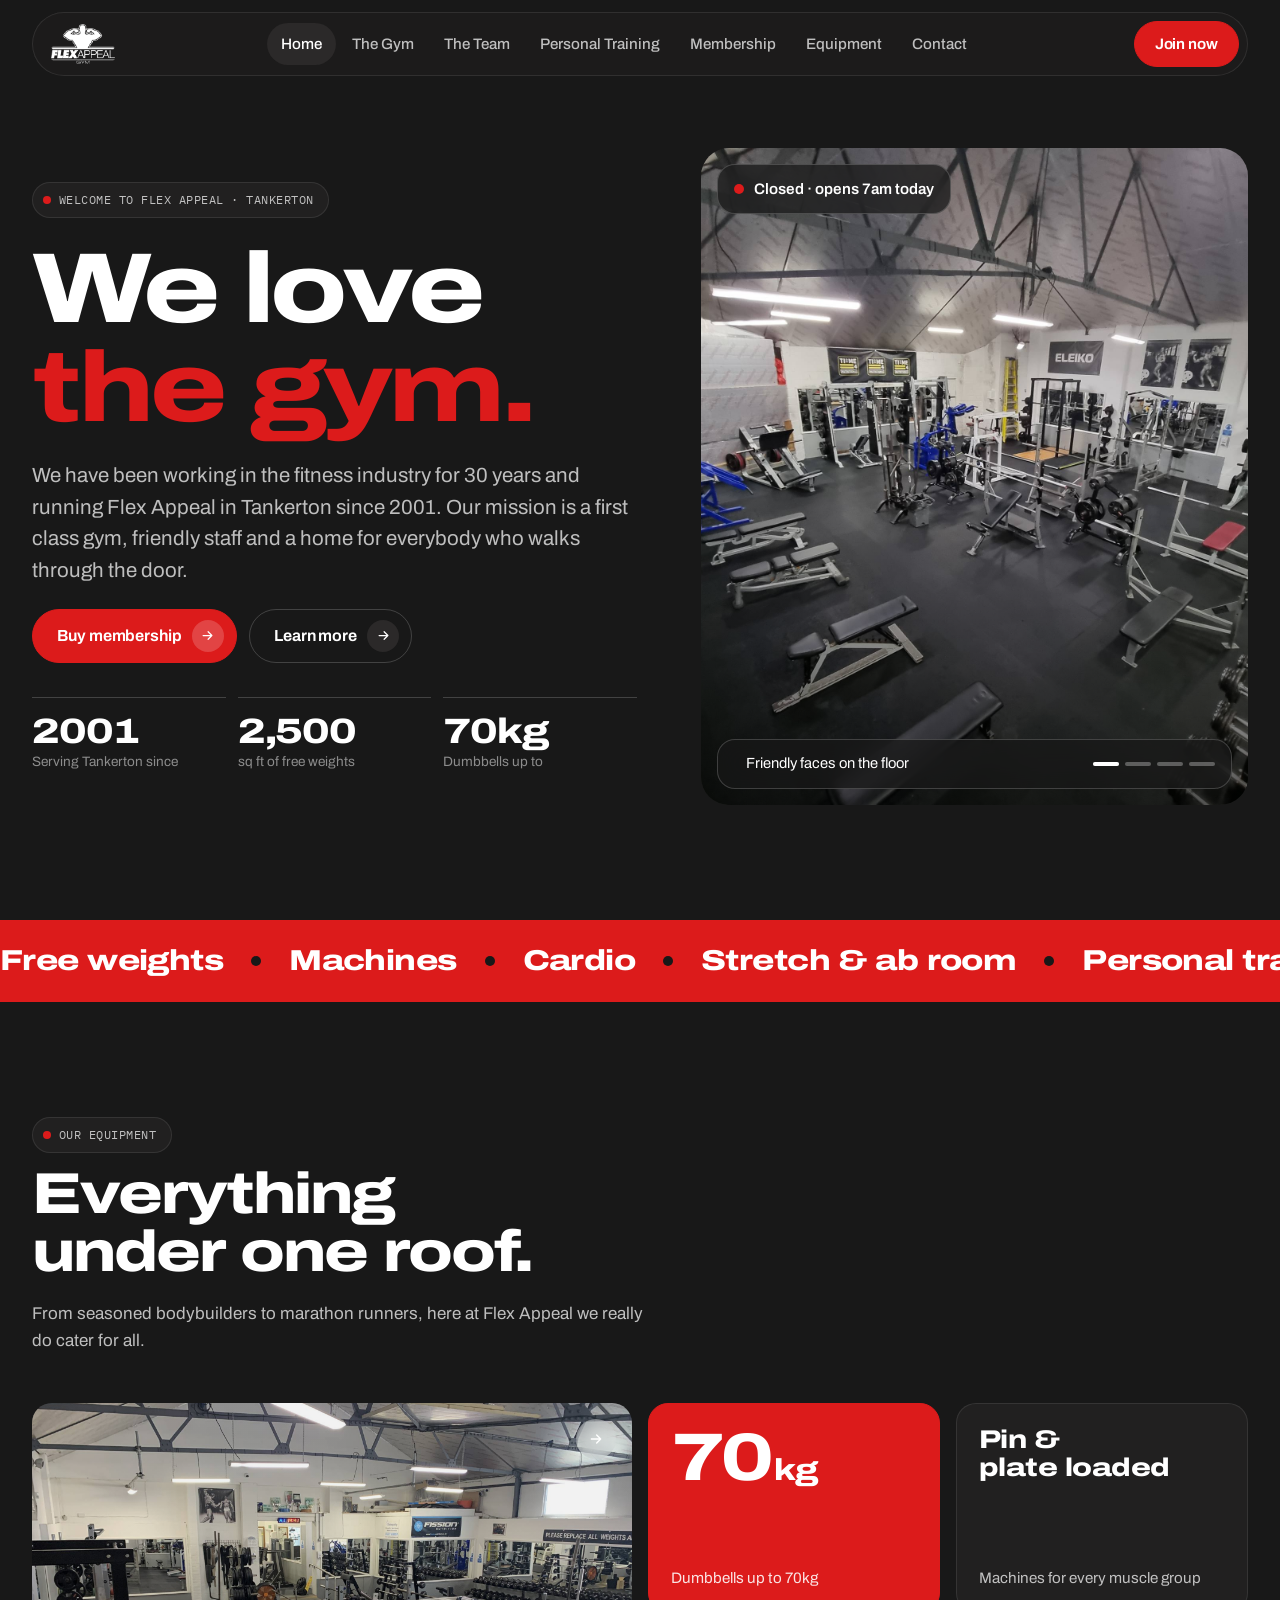
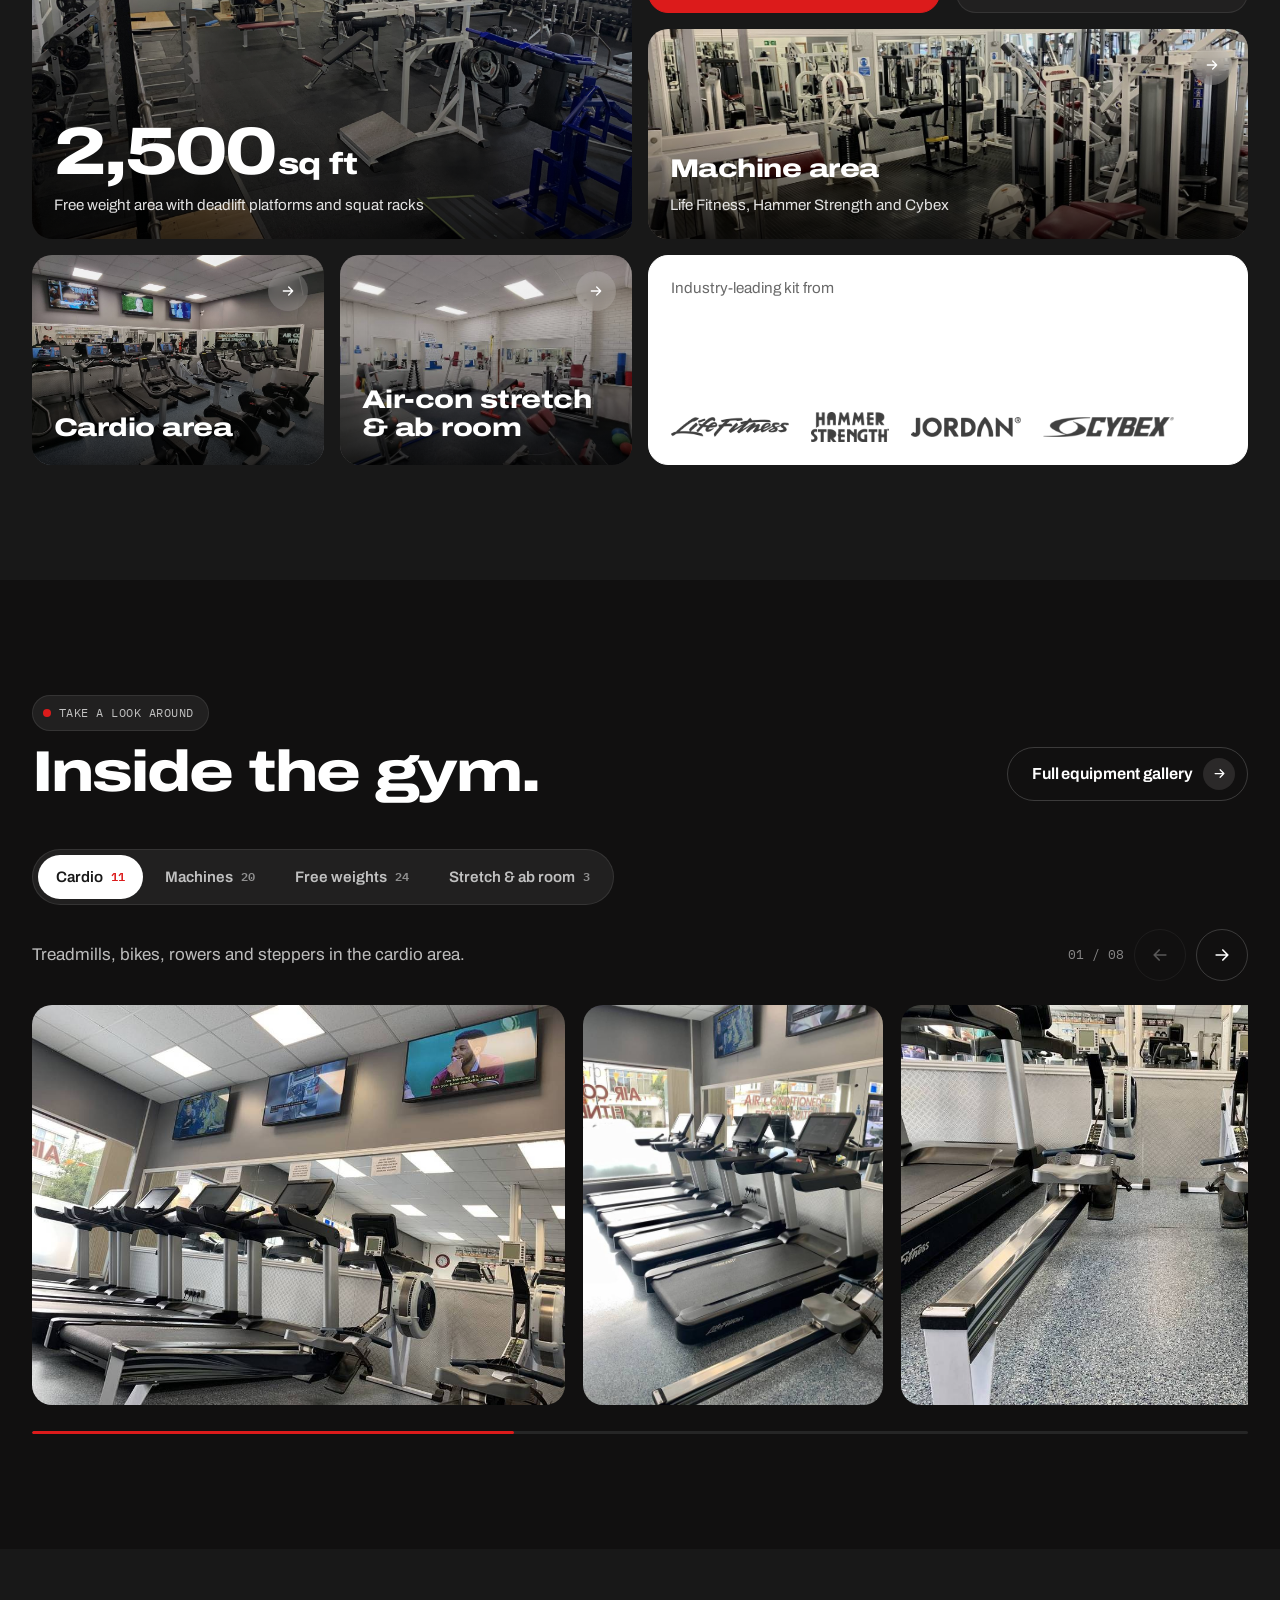
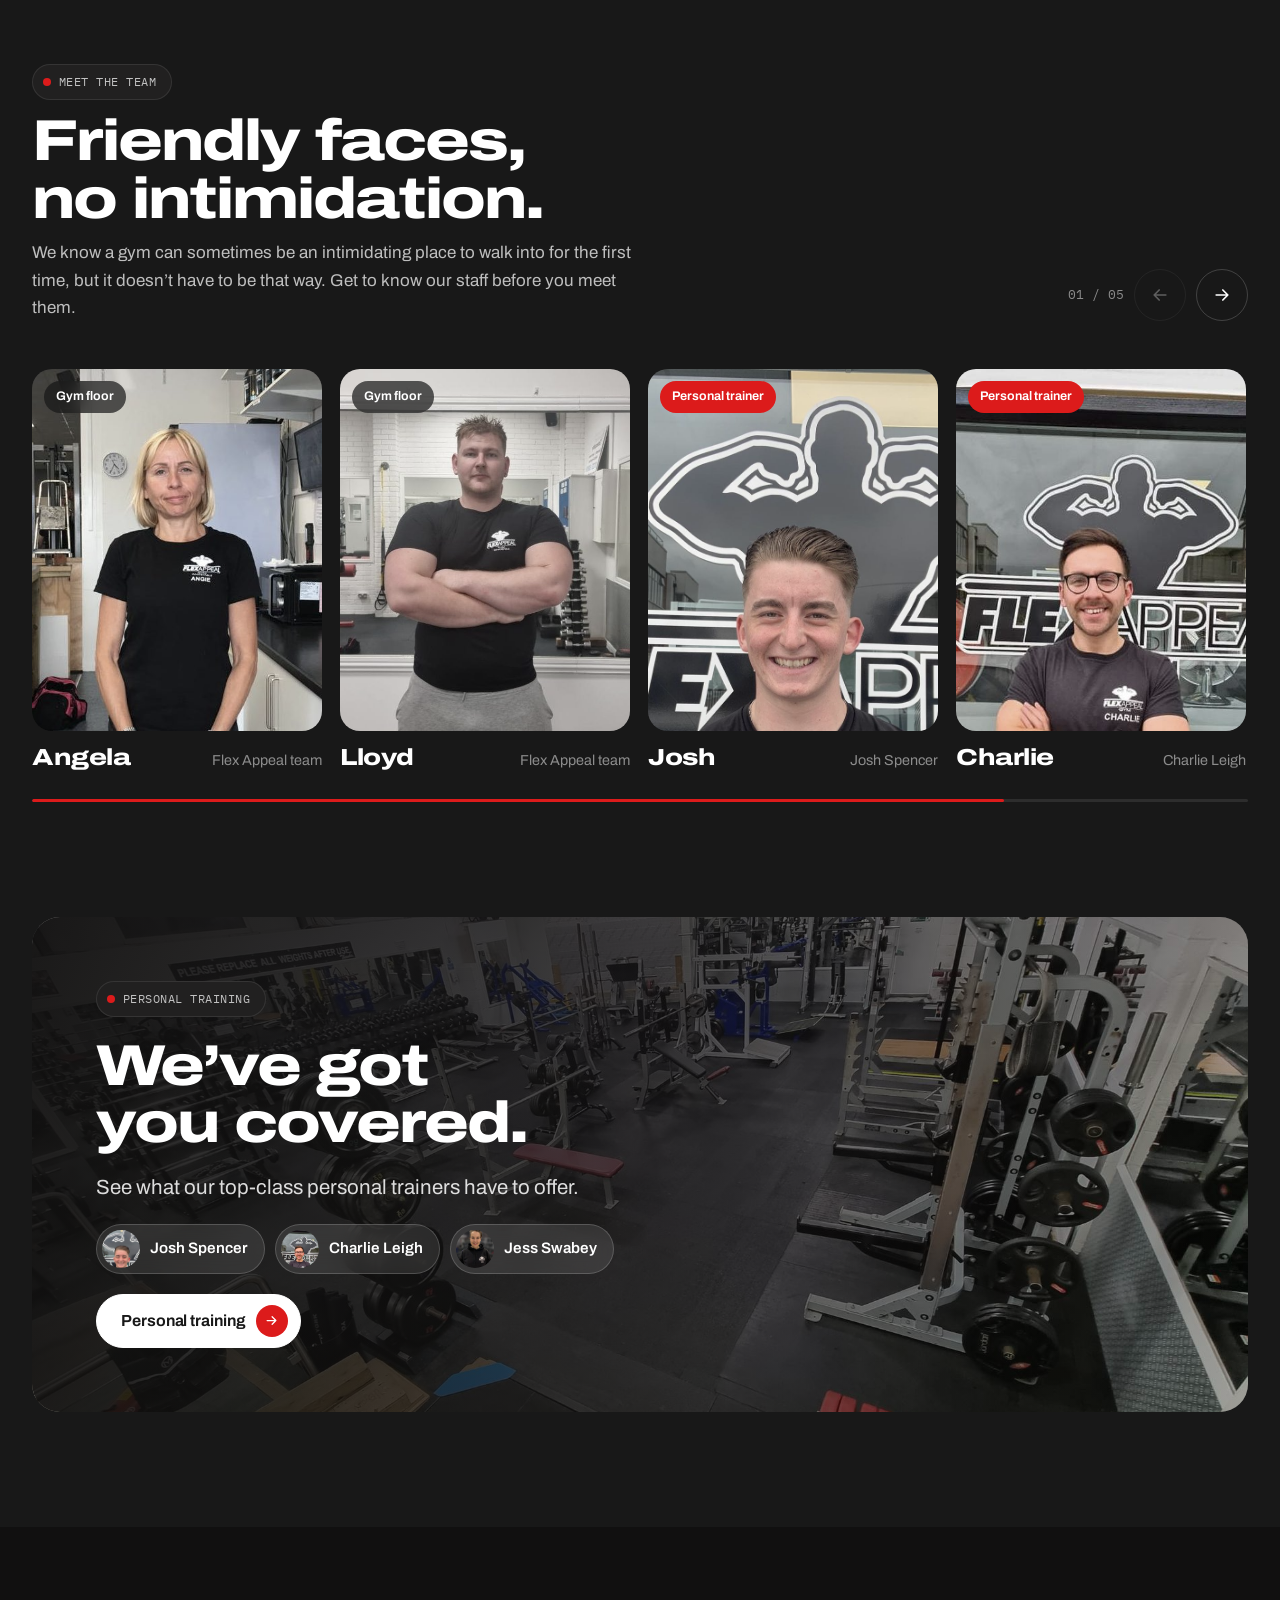
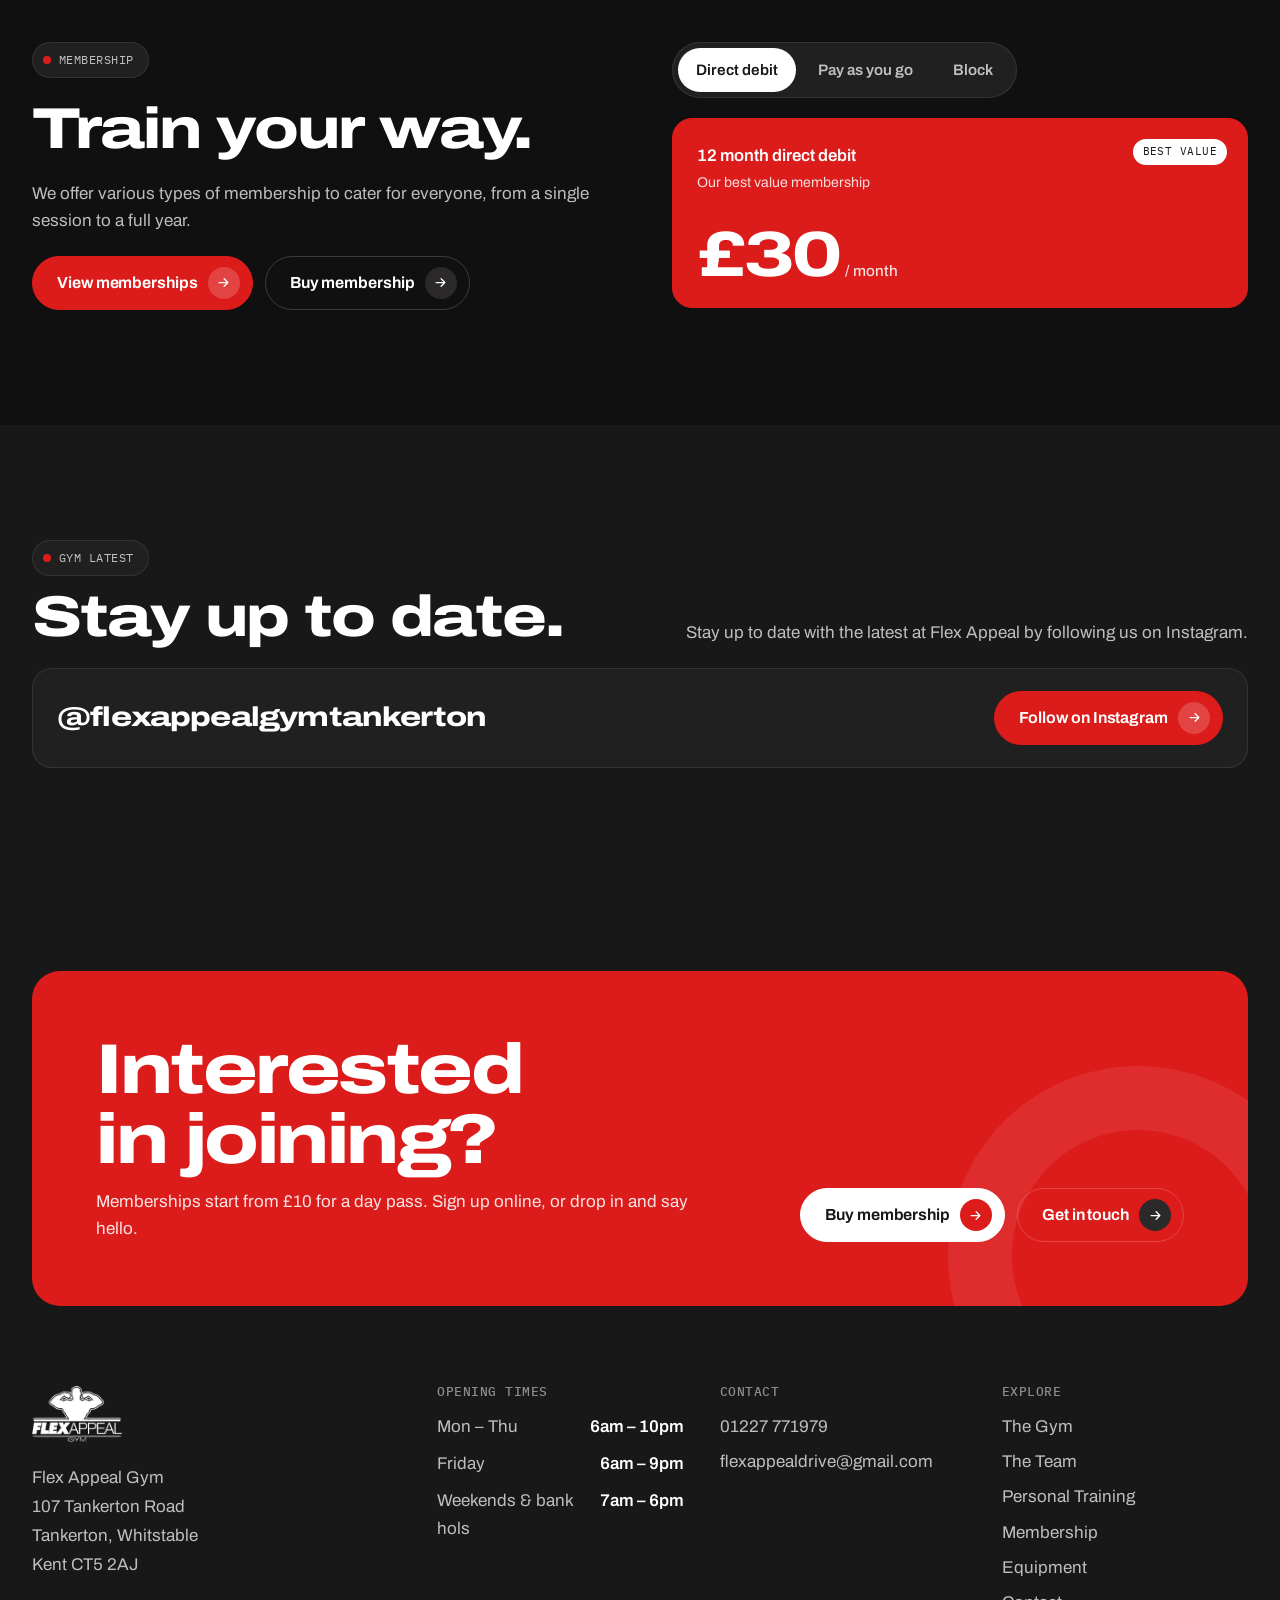
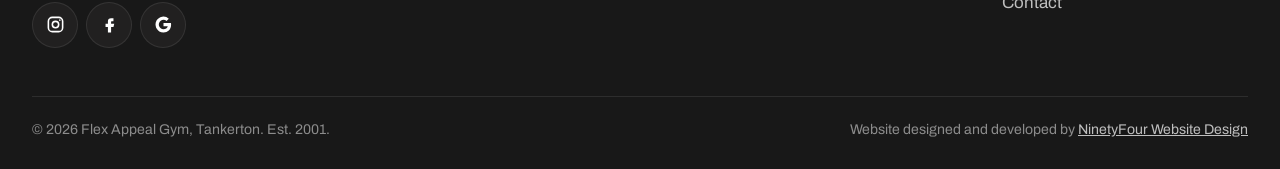
==== commit 5047c767: "Remove Anne-Marie from the team Co-Authored-By: Claude Opus 5.5 (1M context) <noreply@anthropic.com>" ====
--- a/index.html
+++ b/index.html
@@ -58,7 +58,7 @@
       <img src="img/pt-bg.jpg" alt="Deadlift platform with bumper plates" loading="lazy">
       <div class="float-chip float-chip--top"><span class="status" data-status><span class="dot"></span><span class="txt">Mon–Thu 6am–10pm</span></span></div>
       <div class="float-chip float-chip--bottom">
-        <div style="display:flex;align-items:center;gap:12px"><div class="faces"><img src="img/team/angela.jpg" alt="" width="36" height="36"><img src="img/team/lloyd.jpg" alt="" width="36" height="36"><img src="img/team/anne-marie.jpg" alt="" width="36" height="36"><img src="img/team/josh.jpg" alt="" width="36" height="36"><img src="img/team/charlie.jpg" alt="" width="36" height="36"></div><span>Friendly faces on the floor</span></div>
+        <div style="display:flex;align-items:center;gap:12px"><div class="faces"><img src="img/team/angela.jpg" alt="" width="36" height="36"><img src="img/team/lloyd.jpg" alt="" width="36" height="36"><img src="img/team/josh.jpg" alt="" width="36" height="36"><img src="img/team/charlie.jpg" alt="" width="36" height="36"><img src="img/team/jess.jpg" alt="" width="36" height="36"></div><span>Friendly faces on the floor</span></div>
         <div class="show-dots"><button aria-label="Show photo 1"></button><button aria-label="Show photo 2"></button><button aria-label="Show photo 3"></button><button aria-label="Show photo 4"></button></div>
       </div>
     </div>
@@ -147,7 +147,7 @@
         <button class="slider-btn" data-next aria-label="Next team member"><svg viewBox="0 0 24 24" fill="none" stroke="currentColor" stroke-width="2" stroke-linecap="round" stroke-linejoin="round" aria-hidden="true"><path d="M5 12h14M13 6l6 6-6 6"/></svg></button>
       </div>
     </div>
-    <div class="slider-track" tabindex="0" aria-label="Team members"><div class="member"><div class="ph"><img src="img/team/angela.jpg" alt="Angela" width="640" height="800" loading="lazy" draggable="false"><span class="badge badge--quiet">Gym floor</span></div><div class="meta"><h3>Angela</h3><span>Flex Appeal team</span></div></div><div class="member"><div class="ph"><img src="img/team/lloyd.jpg" alt="Lloyd" width="640" height="800" loading="lazy" draggable="false"><span class="badge badge--quiet">Gym floor</span></div><div class="meta"><h3>Lloyd</h3><span>Flex Appeal team</span></div></div><div class="member"><div class="ph"><img src="img/team/anne-marie.jpg" alt="Anne-Marie" width="640" height="800" loading="lazy" draggable="false"><span class="badge badge--quiet">Gym floor</span></div><div class="meta"><h3>Anne-Marie</h3><span>Flex Appeal team</span></div></div><a class="member" href="personal-training.html#josh"><div class="ph"><img src="img/team/josh.jpg" alt="Josh Spencer" width="640" height="800" loading="lazy" draggable="false"><span class="badge">Personal trainer</span><span class="go"><svg viewBox="0 0 24 24" fill="none" stroke="currentColor" stroke-width="2" stroke-linecap="round" stroke-linejoin="round" aria-hidden="true"><path d="M5 12h14M13 6l6 6-6 6"/></svg></span></div><div class="meta"><h3>Josh</h3><span>Josh Spencer</span></div></a><a class="member" href="personal-training.html#charlie"><div class="ph"><img src="img/team/charlie.jpg" alt="Charlie Leigh" width="640" height="800" loading="lazy" draggable="false"><span class="badge">Personal trainer</span><span class="go"><svg viewBox="0 0 24 24" fill="none" stroke="currentColor" stroke-width="2" stroke-linecap="round" stroke-linejoin="round" aria-hidden="true"><path d="M5 12h14M13 6l6 6-6 6"/></svg></span></div><div class="meta"><h3>Charlie</h3><span>Charlie Leigh</span></div></a><a class="member" href="personal-training.html#jess"><div class="ph"><img src="img/team/jess.jpg" alt="Jess Swabey" width="640" height="800" loading="lazy" draggable="false"><span class="badge">Personal trainer</span><span class="go"><svg viewBox="0 0 24 24" fill="none" stroke="currentColor" stroke-width="2" stroke-linecap="round" stroke-linejoin="round" aria-hidden="true"><path d="M5 12h14M13 6l6 6-6 6"/></svg></span></div><div class="meta"><h3>Jess</h3><span>Jess Swabey</span></div></a></div>
+    <div class="slider-track" tabindex="0" aria-label="Team members"><div class="member"><div class="ph"><img src="img/team/angela.jpg" alt="Angela" width="640" height="800" loading="lazy" draggable="false"><span class="badge badge--quiet">Gym floor</span></div><div class="meta"><h3>Angela</h3><span>Flex Appeal team</span></div></div><div class="member"><div class="ph"><img src="img/team/lloyd.jpg" alt="Lloyd" width="640" height="800" loading="lazy" draggable="false"><span class="badge badge--quiet">Gym floor</span></div><div class="meta"><h3>Lloyd</h3><span>Flex Appeal team</span></div></div><a class="member" href="personal-training.html#josh"><div class="ph"><img src="img/team/josh.jpg" alt="Josh Spencer" width="640" height="800" loading="lazy" draggable="false"><span class="badge">Personal trainer</span><span class="go"><svg viewBox="0 0 24 24" fill="none" stroke="currentColor" stroke-width="2" stroke-linecap="round" stroke-linejoin="round" aria-hidden="true"><path d="M5 12h14M13 6l6 6-6 6"/></svg></span></div><div class="meta"><h3>Josh</h3><span>Josh Spencer</span></div></a><a class="member" href="personal-training.html#charlie"><div class="ph"><img src="img/team/charlie.jpg" alt="Charlie Leigh" width="640" height="800" loading="lazy" draggable="false"><span class="badge">Personal trainer</span><span class="go"><svg viewBox="0 0 24 24" fill="none" stroke="currentColor" stroke-width="2" stroke-linecap="round" stroke-linejoin="round" aria-hidden="true"><path d="M5 12h14M13 6l6 6-6 6"/></svg></span></div><div class="meta"><h3>Charlie</h3><span>Charlie Leigh</span></div></a><a class="member" href="personal-training.html#jess"><div class="ph"><img src="img/team/jess.jpg" alt="Jess Swabey" width="640" height="800" loading="lazy" draggable="false"><span class="badge">Personal trainer</span><span class="go"><svg viewBox="0 0 24 24" fill="none" stroke="currentColor" stroke-width="2" stroke-linecap="round" stroke-linejoin="round" aria-hidden="true"><path d="M5 12h14M13 6l6 6-6 6"/></svg></span></div><div class="meta"><h3>Jess</h3><span>Jess Swabey</span></div></a></div>
     <div class="slider-progress"><span></span></div>
   </div>
   </div>
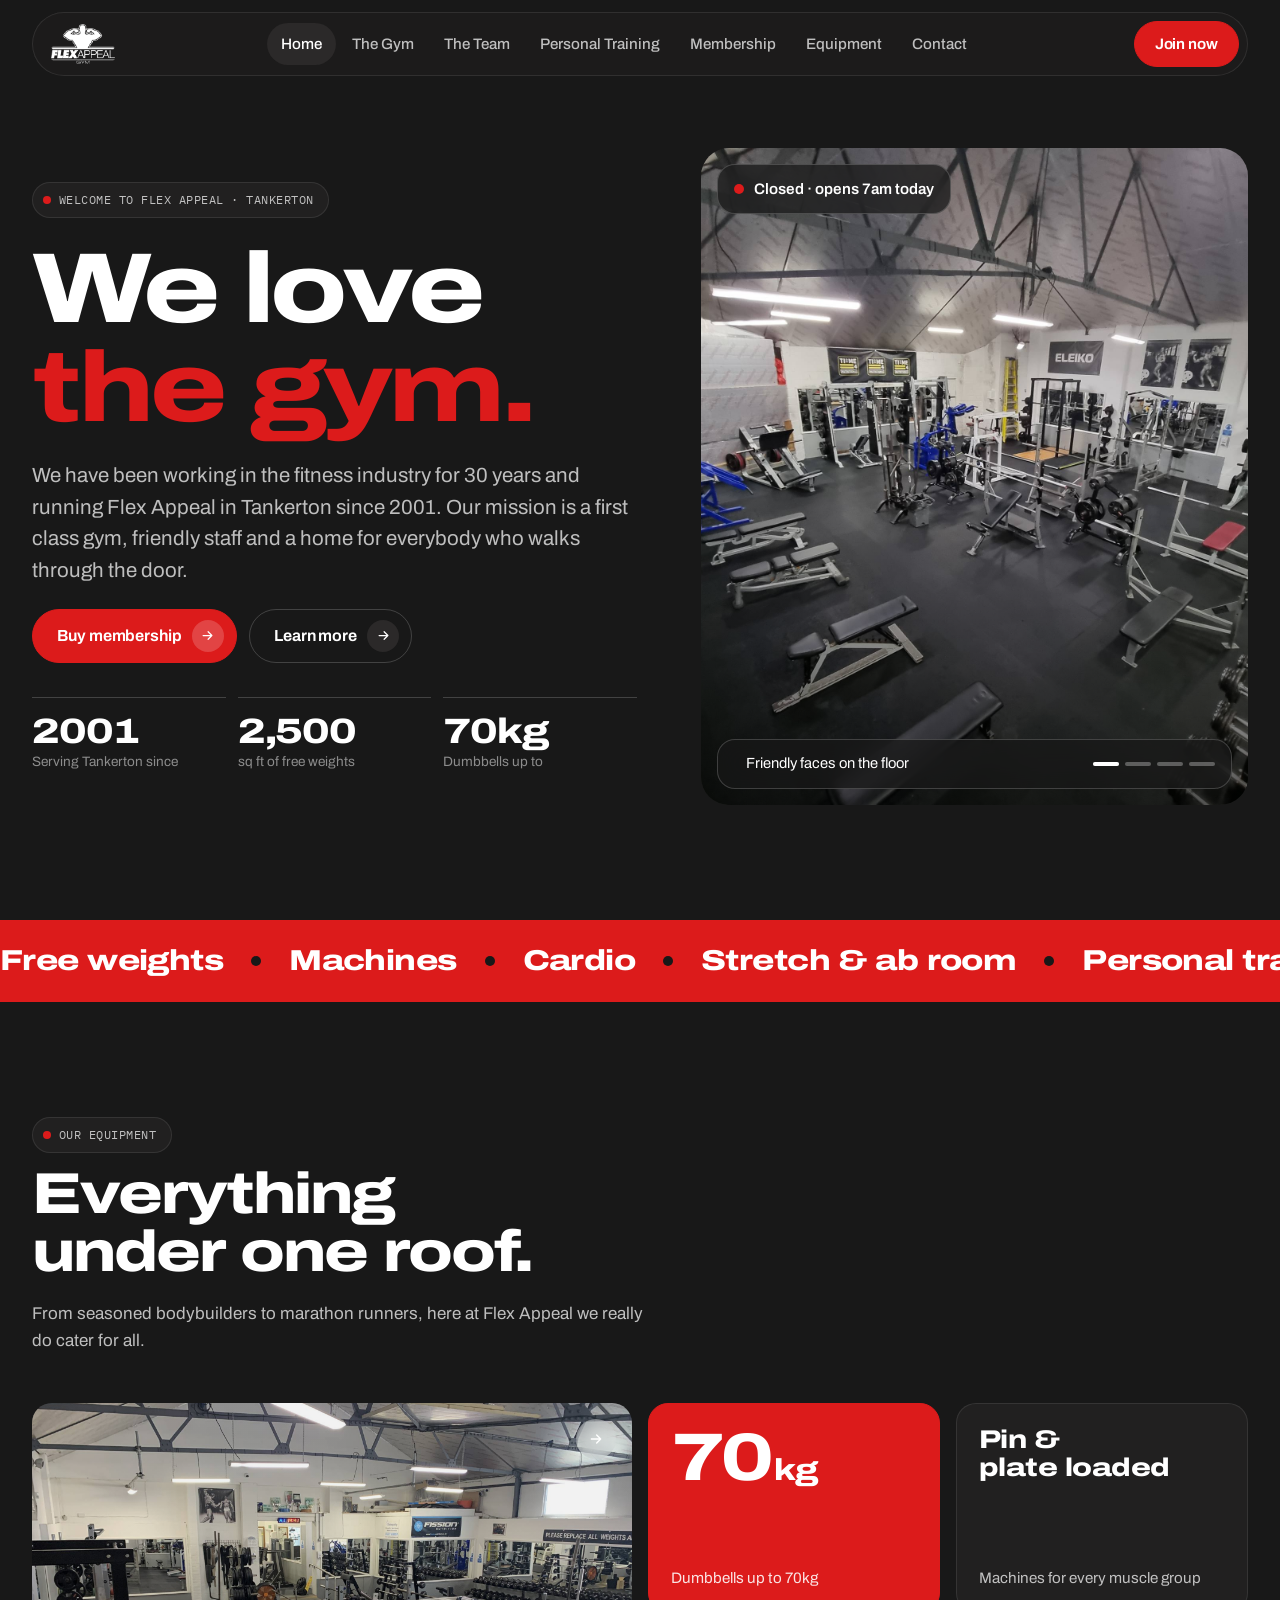
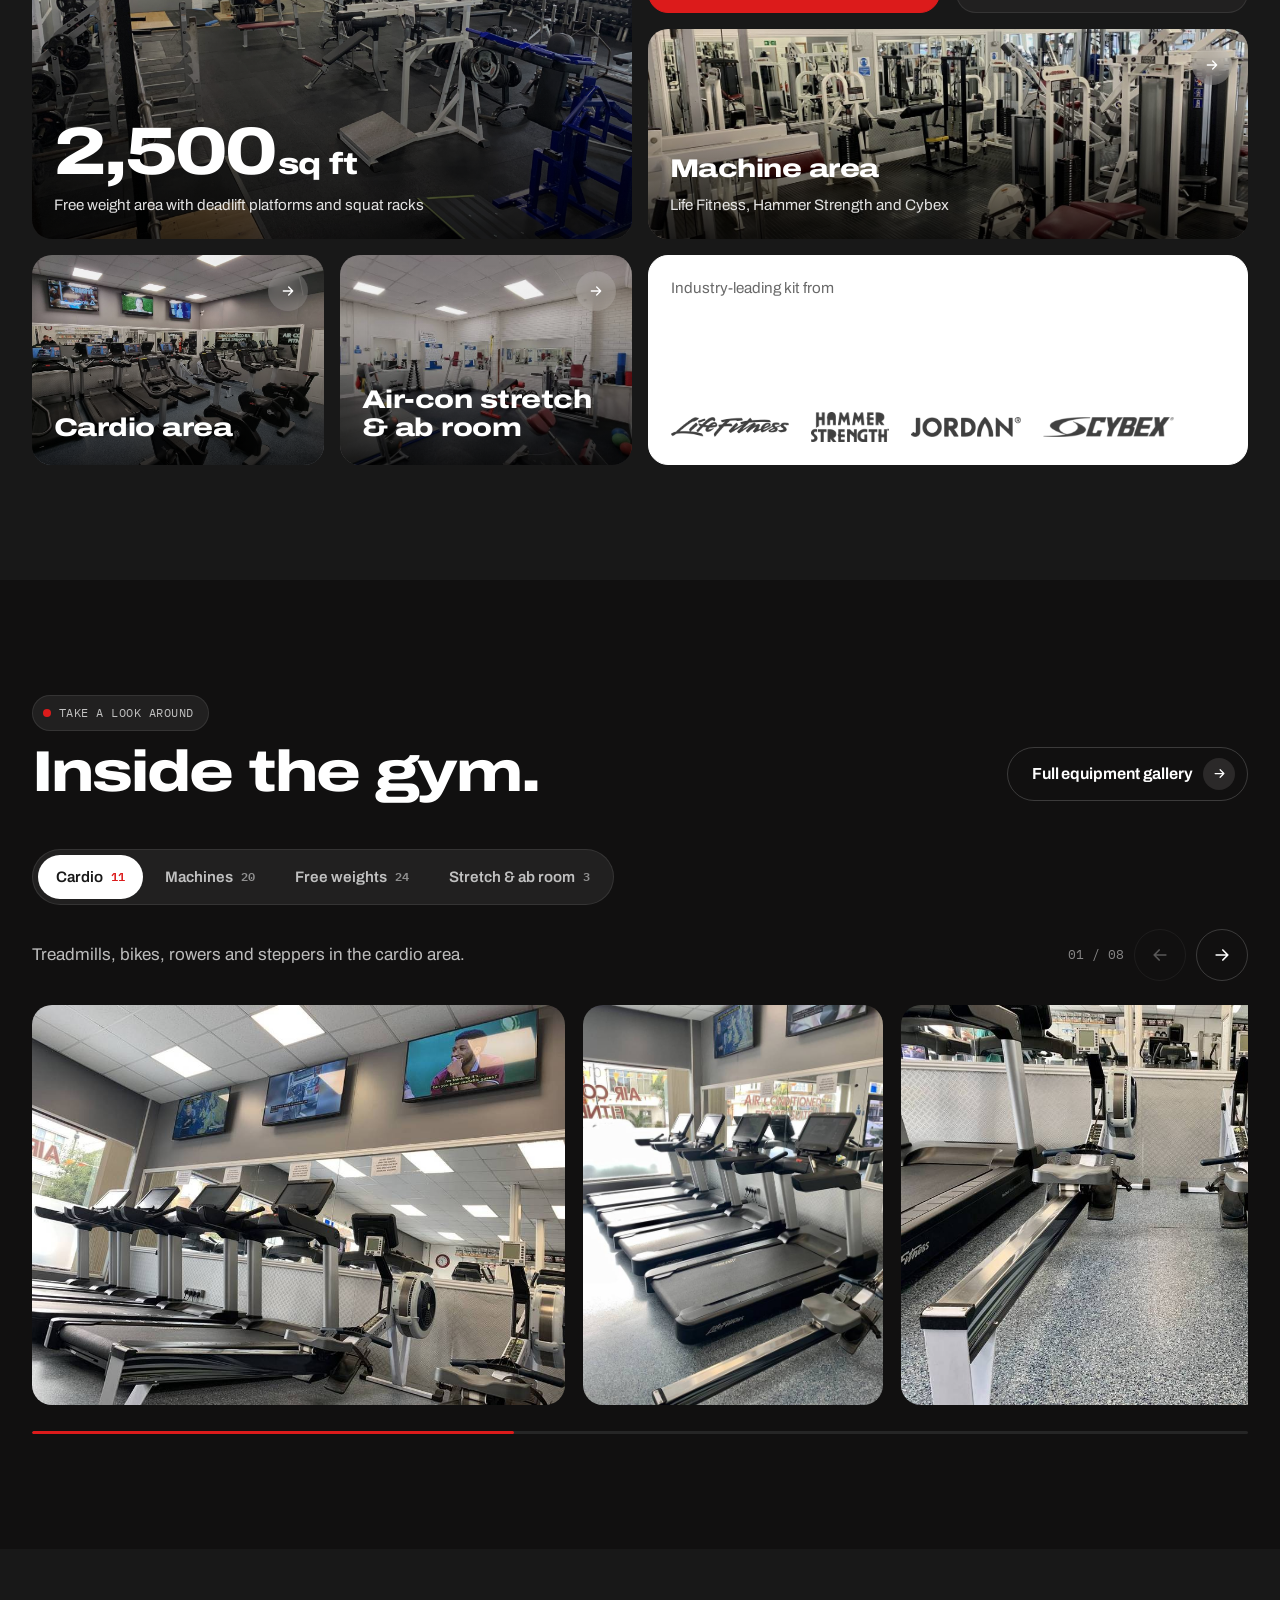
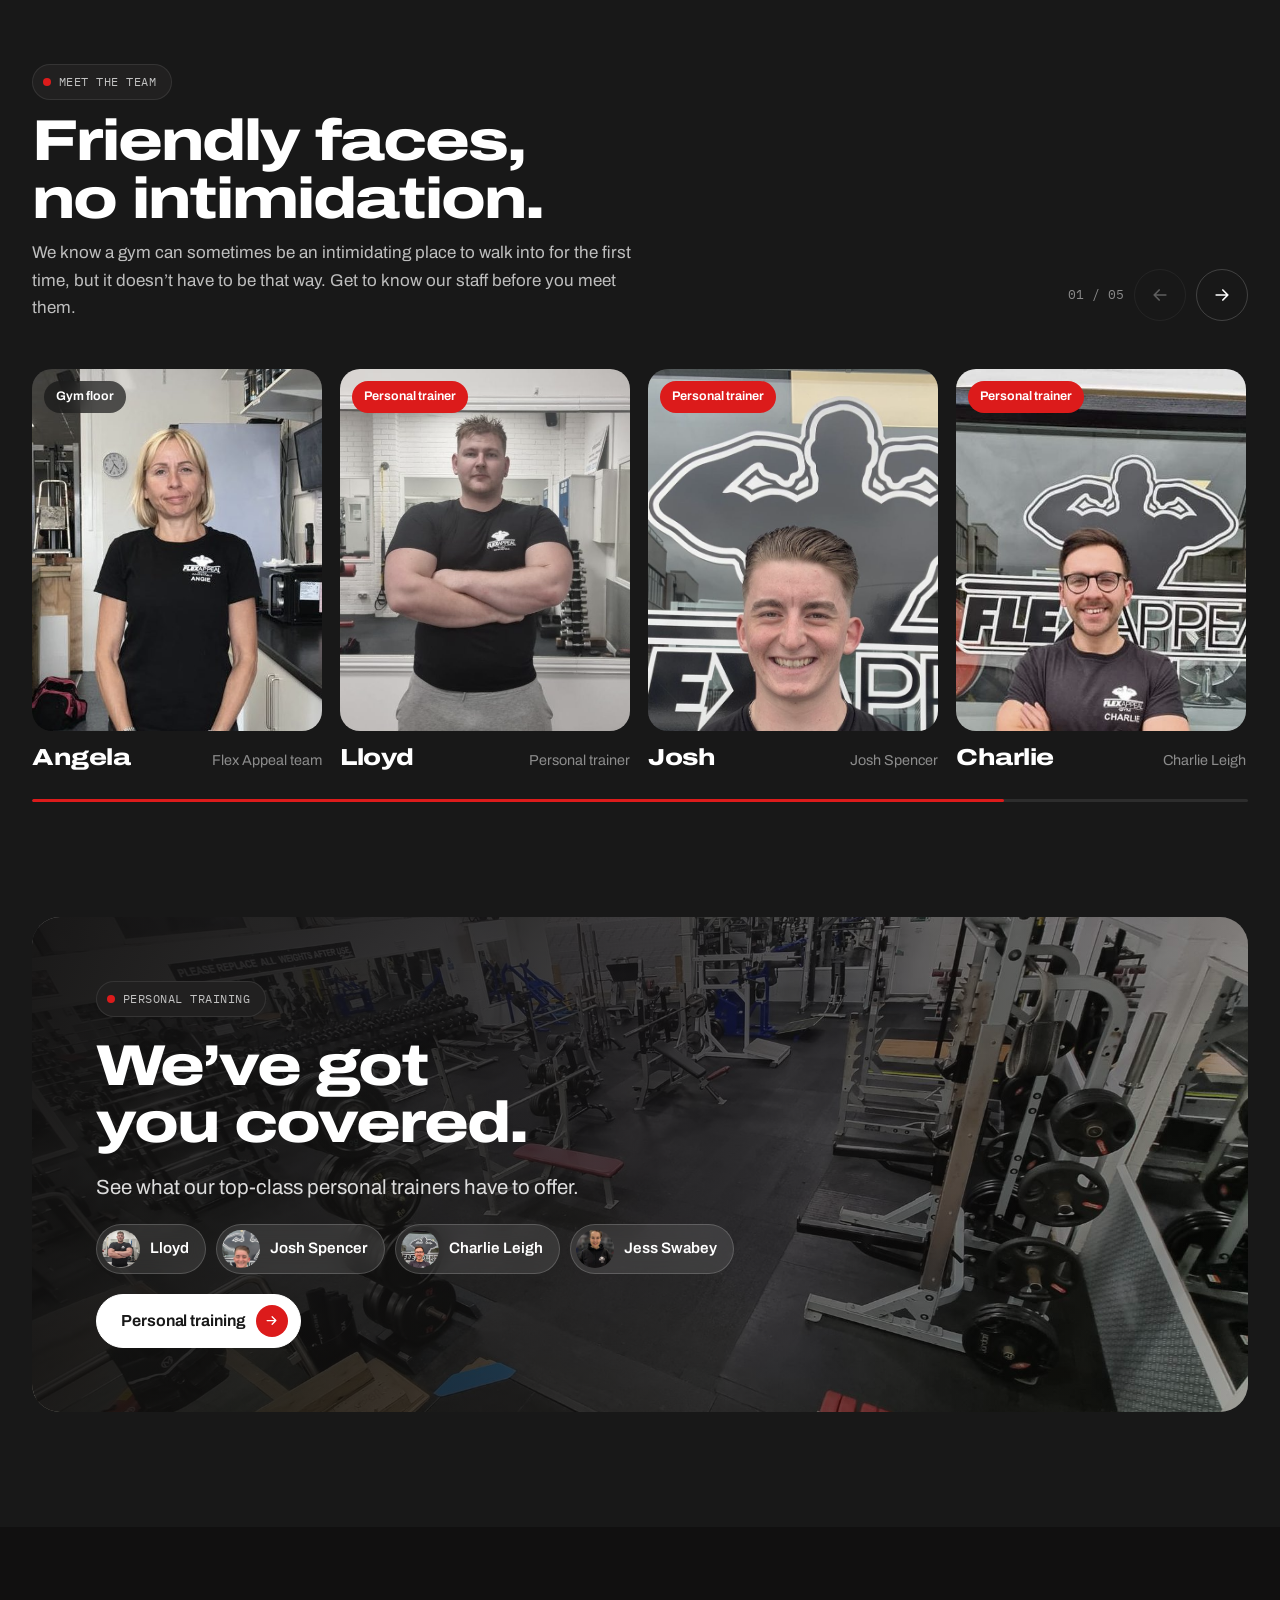
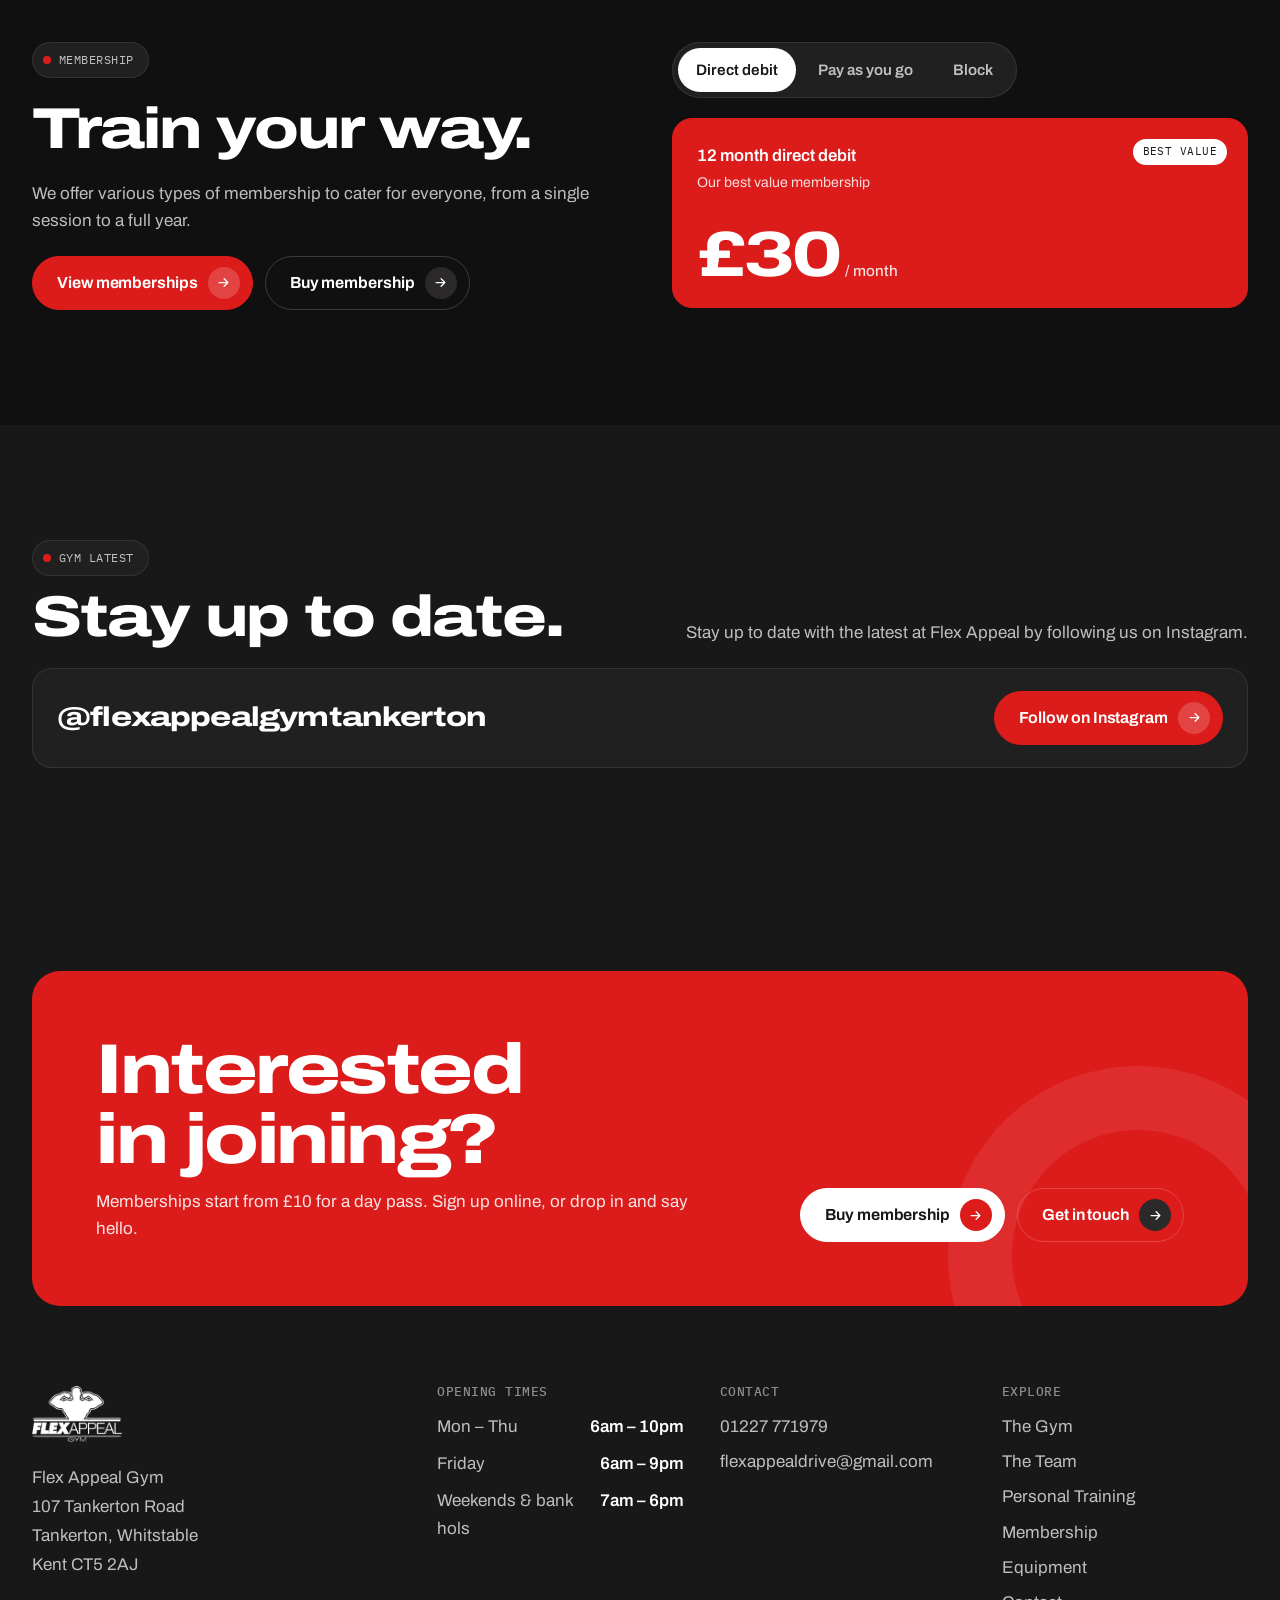
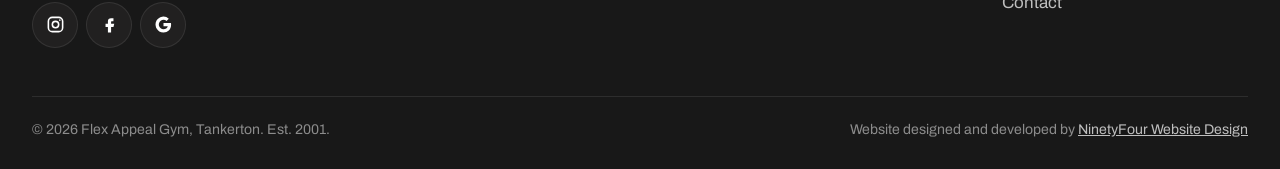
==== commit 02b39fb7: "Add Lloyd to the personal trainers Co-Authored-By: Claude Opus 5.5 (1M context) <noreply@anthropic.c" ====
--- a/index.html
+++ b/index.html
@@ -147,7 +147,7 @@
         <button class="slider-btn" data-next aria-label="Next team member"><svg viewBox="0 0 24 24" fill="none" stroke="currentColor" stroke-width="2" stroke-linecap="round" stroke-linejoin="round" aria-hidden="true"><path d="M5 12h14M13 6l6 6-6 6"/></svg></button>
       </div>
     </div>
-    <div class="slider-track" tabindex="0" aria-label="Team members"><div class="member"><div class="ph"><img src="img/team/angela.jpg" alt="Angela" width="640" height="800" loading="lazy" draggable="false"><span class="badge badge--quiet">Gym floor</span></div><div class="meta"><h3>Angela</h3><span>Flex Appeal team</span></div></div><div class="member"><div class="ph"><img src="img/team/lloyd.jpg" alt="Lloyd" width="640" height="800" loading="lazy" draggable="false"><span class="badge badge--quiet">Gym floor</span></div><div class="meta"><h3>Lloyd</h3><span>Flex Appeal team</span></div></div><a class="member" href="personal-training.html#josh"><div class="ph"><img src="img/team/josh.jpg" alt="Josh Spencer" width="640" height="800" loading="lazy" draggable="false"><span class="badge">Personal trainer</span><span class="go"><svg viewBox="0 0 24 24" fill="none" stroke="currentColor" stroke-width="2" stroke-linecap="round" stroke-linejoin="round" aria-hidden="true"><path d="M5 12h14M13 6l6 6-6 6"/></svg></span></div><div class="meta"><h3>Josh</h3><span>Josh Spencer</span></div></a><a class="member" href="personal-training.html#charlie"><div class="ph"><img src="img/team/charlie.jpg" alt="Charlie Leigh" width="640" height="800" loading="lazy" draggable="false"><span class="badge">Personal trainer</span><span class="go"><svg viewBox="0 0 24 24" fill="none" stroke="currentColor" stroke-width="2" stroke-linecap="round" stroke-linejoin="round" aria-hidden="true"><path d="M5 12h14M13 6l6 6-6 6"/></svg></span></div><div class="meta"><h3>Charlie</h3><span>Charlie Leigh</span></div></a><a class="member" href="personal-training.html#jess"><div class="ph"><img src="img/team/jess.jpg" alt="Jess Swabey" width="640" height="800" loading="lazy" draggable="false"><span class="badge">Personal trainer</span><span class="go"><svg viewBox="0 0 24 24" fill="none" stroke="currentColor" stroke-width="2" stroke-linecap="round" stroke-linejoin="round" aria-hidden="true"><path d="M5 12h14M13 6l6 6-6 6"/></svg></span></div><div class="meta"><h3>Jess</h3><span>Jess Swabey</span></div></a></div>
+    <div class="slider-track" tabindex="0" aria-label="Team members"><div class="member"><div class="ph"><img src="img/team/angela.jpg" alt="Angela" width="640" height="800" loading="lazy" draggable="false"><span class="badge badge--quiet">Gym floor</span></div><div class="meta"><h3>Angela</h3><span>Flex Appeal team</span></div></div><a class="member" href="personal-training.html#lloyd"><div class="ph"><img src="img/team/lloyd.jpg" alt="Lloyd" width="640" height="800" loading="lazy" draggable="false"><span class="badge">Personal trainer</span><span class="go"><svg viewBox="0 0 24 24" fill="none" stroke="currentColor" stroke-width="2" stroke-linecap="round" stroke-linejoin="round" aria-hidden="true"><path d="M5 12h14M13 6l6 6-6 6"/></svg></span></div><div class="meta"><h3>Lloyd</h3><span>Personal trainer</span></div></a><a class="member" href="personal-training.html#josh"><div class="ph"><img src="img/team/josh.jpg" alt="Josh Spencer" width="640" height="800" loading="lazy" draggable="false"><span class="badge">Personal trainer</span><span class="go"><svg viewBox="0 0 24 24" fill="none" stroke="currentColor" stroke-width="2" stroke-linecap="round" stroke-linejoin="round" aria-hidden="true"><path d="M5 12h14M13 6l6 6-6 6"/></svg></span></div><div class="meta"><h3>Josh</h3><span>Josh Spencer</span></div></a><a class="member" href="personal-training.html#charlie"><div class="ph"><img src="img/team/charlie.jpg" alt="Charlie Leigh" width="640" height="800" loading="lazy" draggable="false"><span class="badge">Personal trainer</span><span class="go"><svg viewBox="0 0 24 24" fill="none" stroke="currentColor" stroke-width="2" stroke-linecap="round" stroke-linejoin="round" aria-hidden="true"><path d="M5 12h14M13 6l6 6-6 6"/></svg></span></div><div class="meta"><h3>Charlie</h3><span>Charlie Leigh</span></div></a><a class="member" href="personal-training.html#jess"><div class="ph"><img src="img/team/jess.jpg" alt="Jess Swabey" width="640" height="800" loading="lazy" draggable="false"><span class="badge">Personal trainer</span><span class="go"><svg viewBox="0 0 24 24" fill="none" stroke="currentColor" stroke-width="2" stroke-linecap="round" stroke-linejoin="round" aria-hidden="true"><path d="M5 12h14M13 6l6 6-6 6"/></svg></span></div><div class="meta"><h3>Jess</h3><span>Jess Swabey</span></div></a></div>
     <div class="slider-progress"><span></span></div>
   </div>
   </div>
@@ -160,7 +160,7 @@
       <span class="pill">Personal training</span>
       <h2 style="max-width:12ch">We’ve got you covered.</h2>
       <p class="lede" style="color:rgba(255,255,255,.85)">See what our top-class personal trainers have to offer.</p>
-      <div class="trainers"><a class="trainer-chip" href="personal-training.html#josh"><img src="img/team/josh.jpg" alt="" loading="lazy">Josh Spencer</a><a class="trainer-chip" href="personal-training.html#charlie"><img src="img/team/charlie.jpg" alt="" loading="lazy">Charlie Leigh</a><a class="trainer-chip" href="personal-training.html#jess"><img src="img/team/jess.jpg" alt="" loading="lazy">Jess Swabey</a></div>
+      <div class="trainers"><a class="trainer-chip" href="personal-training.html#lloyd"><img src="img/team/lloyd.jpg" alt="" loading="lazy">Lloyd</a><a class="trainer-chip" href="personal-training.html#josh"><img src="img/team/josh.jpg" alt="" loading="lazy">Josh Spencer</a><a class="trainer-chip" href="personal-training.html#charlie"><img src="img/team/charlie.jpg" alt="" loading="lazy">Charlie Leigh</a><a class="trainer-chip" href="personal-training.html#jess"><img src="img/team/jess.jpg" alt="" loading="lazy">Jess Swabey</a></div>
       <div class="btns"><a class="btn btn--light" href="personal-training.html">Personal training <span class="arr"><svg viewBox="0 0 24 24" fill="none" stroke="currentColor" stroke-width="2" stroke-linecap="round" stroke-linejoin="round" aria-hidden="true"><path d="M5 12h14M13 6l6 6-6 6"/></svg></span></a></div>
     </div>
   </div>
